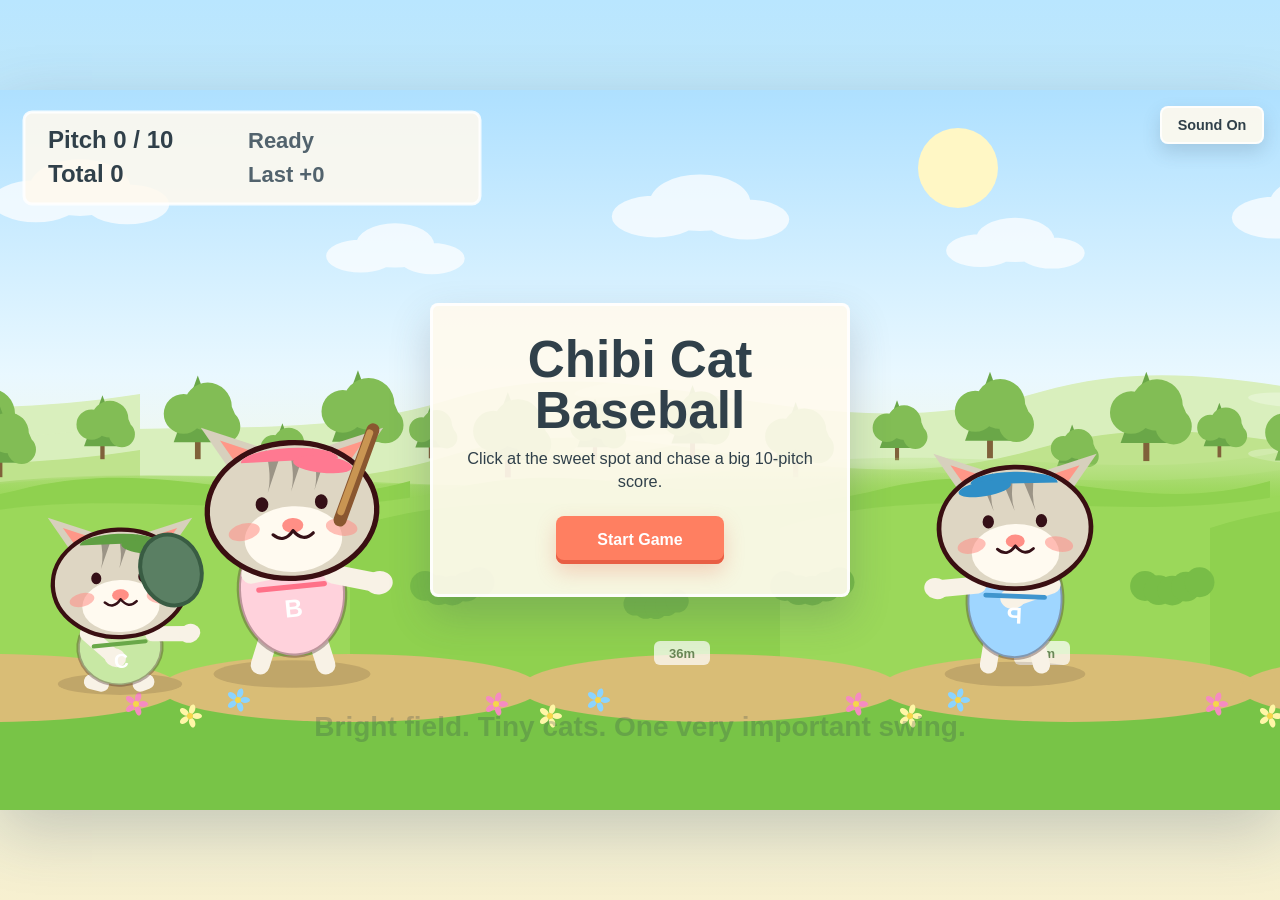
==== index.html @ 1b51eb55 "Code initiation" ====
<!doctype html>
<html lang="en">
  <head>
    <meta charset="utf-8" />
    <meta name="viewport" content="width=device-width, initial-scale=1" />
    <title>Chibi Cat Baseball</title>
    <link rel="stylesheet" href="styles.css" />
  </head>
  <body>
    <main class="game-shell" aria-label="Chibi Cat Baseball game">
      <canvas id="gameCanvas" width="1280" height="720"></canvas>
      <button id="muteButton" class="mute-button" type="button" aria-pressed="false">Sound On</button>
      <div id="overlay" class="overlay">
        <div class="panel">
          <h1 id="overlayTitle">Chibi Cat Baseball</h1>
          <p id="overlayText">Time your swing and send the ball bouncing across the field.</p>
          <button id="primaryButton" type="button">Start Game</button>
        </div>
      </div>
    </main>
    <script src="game.js"></script>
  </body>
</html>
---- styles.css ----
:root {
  color-scheme: light;
  --ink: #30404a;
  --sky: #a7dcff;
  --button: #ff7f61;
  --button-dark: #e85e44;
}

* {
  box-sizing: border-box;
}

html,
body {
  width: 100%;
  height: 100%;
  margin: 0;
  overflow: hidden;
  background: linear-gradient(#b9e6ff, #f7f0d0);
  color: var(--ink);
  font-family: "Trebuchet MS", "Segoe UI", Arial, sans-serif;
}

.game-shell {
  position: relative;
  width: 100vw;
  height: 100vh;
  display: grid;
  place-items: center;
}

#gameCanvas {
  display: block;
  width: min(100vw, 177.78vh);
  height: min(56.25vw, 100vh);
  max-width: 100vw;
  max-height: 100vh;
  background: var(--sky);
  box-shadow: 0 20px 60px rgb(57 71 90 / 0.24);
  cursor: pointer;
}

.overlay {
  position: absolute;
  inset: 0;
  display: grid;
  place-items: center;
  pointer-events: none;
}

.overlay.hidden {
  display: none;
}

.panel {
  width: min(420px, calc(100vw - 32px));
  padding: 28px 30px 30px;
  border: 3px solid rgb(255 255 255 / 0.85);
  border-radius: 8px;
  background: rgb(255 250 238 / 0.92);
  box-shadow: 0 18px 40px rgb(61 79 97 / 0.24);
  text-align: center;
  pointer-events: auto;
}

h1 {
  margin: 0 0 10px;
  font-size: clamp(2rem, 6vw, 3.2rem);
  line-height: 1;
  letter-spacing: 0;
}

p {
  margin: 0 0 22px;
  font-size: 1.02rem;
  line-height: 1.45;
}

button {
  min-width: 168px;
  min-height: 48px;
  border: 0;
  border-radius: 8px;
  background: var(--button);
  color: white;
  font: 700 1rem/1 "Trebuchet MS", "Segoe UI", Arial, sans-serif;
  letter-spacing: 0;
  box-shadow: inset 0 -4px 0 var(--button-dark), 0 8px 20px rgb(232 94 68 / 0.25);
  cursor: pointer;
}

button:hover {
  transform: translateY(-1px);
}

button:active {
  transform: translateY(2px);
  box-shadow: inset 0 -2px 0 var(--button-dark), 0 4px 12px rgb(232 94 68 / 0.18);
}

.mute-button {
  position: absolute;
  top: max(16px, calc((100vh - min(56.25vw, 100vh)) / 2 + 16px));
  right: max(16px, calc((100vw - min(100vw, 177.78vh)) / 2 + 16px));
  z-index: 3;
  min-width: 104px;
  min-height: 38px;
  padding: 0 14px;
  border: 2px solid rgb(255 255 255 / 0.82);
  border-radius: 8px;
  background: rgb(255 250 238 / 0.9);
  color: var(--ink);
  font-size: 0.9rem;
  box-shadow: 0 8px 18px rgb(61 79 97 / 0.18);
}

.mute-button.is-muted {
  background: rgb(116 126 135 / 0.9);
  color: white;
}
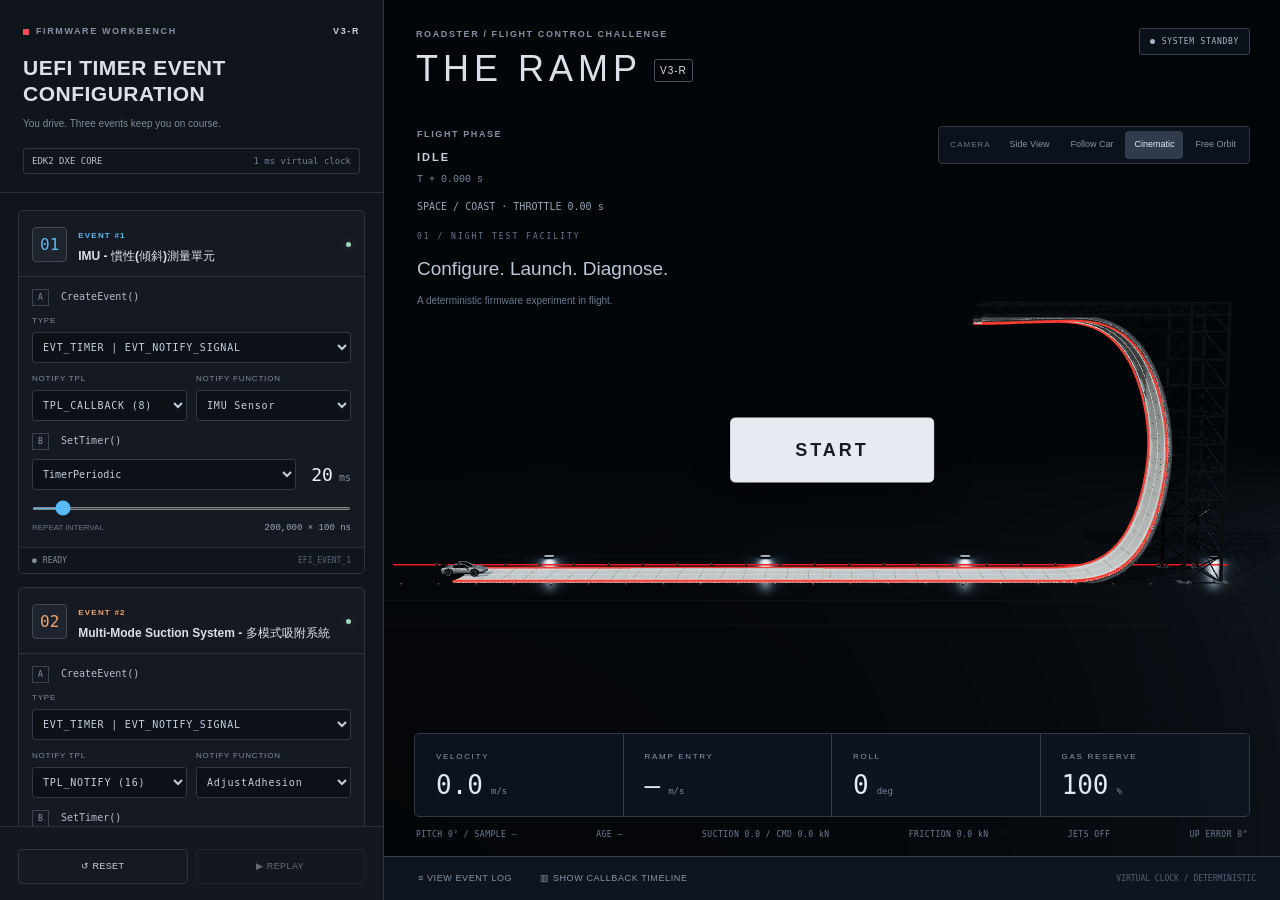
==== commit b97f08c8: "Add the Roadster Game" ====
--- a/index.html
+++ b/index.html
@@ -1,23 +1,5 @@
-<!doctype html>
-<html lang="en">
-  <head>
-    <meta charset="utf-8" />
-    <meta name="viewport" content="width=device-width, initial-scale=1" />
-    <title>Chibi Cat Baseball</title>
-    <link rel="stylesheet" href="styles.css" />
-  </head>
-  <body>
-    <main class="game-shell" aria-label="Chibi Cat Baseball game">
-      <canvas id="gameCanvas" width="1280" height="720"></canvas>
-      <button id="muteButton" class="mute-button" type="button" aria-pressed="false">Sound On</button>
-      <div id="overlay" class="overlay">
-        <div class="panel">
-          <h1 id="overlayTitle">Chibi Cat Baseball</h1>
-          <p id="overlayText">Time your swing and send the ball bouncing across the field.</p>
-          <button id="primaryButton" type="button">Start Game</button>
-        </div>
-      </div>
-    </main>
-    <script src="game.js"></script>
-  </body>
-</html>
+<!doctype html><html lang="en"><head><meta charset="UTF-8"/><meta name="viewport" content="width=device-width, initial-scale=1.0"/><meta name="theme-color" content="#0a0d12"/><title>Roadster / Reference Reconstruction V3-R</title>  <script type="module" crossorigin src="./assets/index-C4T1fNyh.js"></script>
+  <link rel="stylesheet" crossorigin href="./assets/index-CCuQ8vcL.css">
+</head><body><div id="root"></div></body></html>
+
+
--- a/assets/index-CCuQ8vcL.css
+++ b/assets/index-CCuQ8vcL.css
@@ -0,0 +1,2 @@
+/*! tailwindcss v4.3.3 | MIT License | https://tailwindcss.com */
+@layer properties{@supports (((-webkit-hyphens:none)) and (not (margin-trim:inline))) or ((-moz-orient:inline) and (not (color:rgb(from red r g b)))){*,:before,:after,::backdrop{--tw-shadow:0 0 #0000;--tw-shadow-color:initial;--tw-shadow-alpha:100%;--tw-inset-shadow:0 0 #0000;--tw-inset-shadow-color:initial;--tw-inset-shadow-alpha:100%;--tw-ring-color:initial;--tw-ring-shadow:0 0 #0000;--tw-inset-ring-color:initial;--tw-inset-ring-shadow:0 0 #0000;--tw-ring-inset:initial;--tw-ring-offset-width:0px;--tw-ring-offset-color:#fff;--tw-ring-offset-shadow:0 0 #0000;--tw-blur:initial;--tw-brightness:initial;--tw-contrast:initial;--tw-grayscale:initial;--tw-hue-rotate:initial;--tw-invert:initial;--tw-opacity:initial;--tw-saturate:initial;--tw-sepia:initial;--tw-drop-shadow:initial;--tw-drop-shadow-color:initial;--tw-drop-shadow-alpha:100%;--tw-drop-shadow-size:initial}}}@layer theme{:root,:host{--font-sans:-apple-system, BlinkMacSystemFont, "Segoe UI", Roboto, "Helvetica Neue", "Noto Sans", Arial, sans-serif, "Apple Color Emoji", "Segoe UI Emoji", "Segoe UI Symbol", "Noto Color Emoji";--font-mono:ui-monospace, SFMono-Regular, Menlo, Monaco, Consolas, "Liberation Mono", "Courier New", monospace;--default-font-family:var(--font-sans);--default-mono-font-family:var(--font-mono)}}@layer base{*,:after,:before,::backdrop{box-sizing:border-box;border:0 solid;margin:0;padding:0}::file-selector-button{box-sizing:border-box;border:0 solid;margin:0;padding:0}html,:host{-webkit-text-size-adjust:100%;tab-size:4;line-height:1.5;font-family:var(--default-font-family,-apple-system, BlinkMacSystemFont, "Segoe UI", Roboto, "Helvetica Neue", "Noto Sans", Arial, sans-serif, "Apple Color Emoji", "Segoe UI Emoji", "Segoe UI Symbol", "Noto Color Emoji");font-feature-settings:var(--default-font-feature-settings,normal);font-variation-settings:var(--default-font-variation-settings,normal);-webkit-tap-highlight-color:transparent}hr{height:0;color:inherit;border-top-width:1px}abbr:where([title]){-webkit-text-decoration:underline dotted;text-decoration:underline dotted}h1,h2,h3,h4,h5,h6{font-size:inherit;font-weight:inherit}a{color:inherit;-webkit-text-decoration:inherit;-webkit-text-decoration:inherit;-webkit-text-decoration:inherit;-webkit-text-decoration:inherit;text-decoration:inherit}b,strong{font-weight:bolder}code,kbd,samp,pre{font-family:var(--default-mono-font-family,ui-monospace, SFMono-Regular, Menlo, Monaco, Consolas, "Liberation Mono", "Courier New", monospace);font-feature-settings:var(--default-mono-font-feature-settings,normal);font-variation-settings:var(--default-mono-font-variation-settings,normal);font-size:1em}small{font-size:80%}sub,sup{vertical-align:baseline;font-size:75%;line-height:0;position:relative}sub{bottom:-.25em}sup{top:-.5em}table{text-indent:0;border-color:inherit;border-collapse:collapse}:-moz-focusring:where(:not(iframe)){outline:auto}progress{vertical-align:baseline}summary{display:list-item}ol,ul,menu{list-style:none}img,svg,video,canvas,audio,iframe,embed,object{vertical-align:middle;display:block}img,video{max-width:100%;height:auto}button,input,select,optgroup,textarea{font:inherit;font-feature-settings:inherit;font-variation-settings:inherit;letter-spacing:inherit;color:inherit;opacity:1;background-color:#0000;border-radius:0}::file-selector-button{font:inherit;font-feature-settings:inherit;font-variation-settings:inherit;letter-spacing:inherit;color:inherit;opacity:1;background-color:#0000;border-radius:0}:where(select:is([multiple],[size])) optgroup{font-weight:bolder}:where(select:is([multiple],[size])) optgroup option{padding-inline-start:20px}::file-selector-button{margin-inline-end:4px}::placeholder{opacity:1}@supports (not ((-webkit-appearance:-apple-pay-button))) or (contain-intrinsic-size:1px){::placeholder{color:currentColor}@supports (color:color-mix(in lab, red, red)){::placeholder{color:color-mix(in oklab, currentcolor 50%, transparent)}}}textarea{resize:vertical}::-webkit-search-decoration{-webkit-appearance:none}::-webkit-date-and-time-value{min-height:1lh;text-align:inherit}::-webkit-datetime-edit{display:inline-flex}::-webkit-datetime-edit-fields-wrapper{padding:0}::-webkit-datetime-edit{padding-block:0}::-webkit-datetime-edit-year-field{padding-block:0}::-webkit-datetime-edit-month-field{padding-block:0}::-webkit-datetime-edit-day-field{padding-block:0}::-webkit-datetime-edit-hour-field{padding-block:0}::-webkit-datetime-edit-minute-field{padding-block:0}::-webkit-datetime-edit-second-field{padding-block:0}::-webkit-datetime-edit-millisecond-field{padding-block:0}::-webkit-datetime-edit-meridiem-field{padding-block:0}::-webkit-calendar-picker-indicator{line-height:1}:-moz-ui-invalid{box-shadow:none}button,input:where([type=button],[type=reset],[type=submit]){appearance:button}::file-selector-button{appearance:button}::-webkit-inner-spin-button{height:auto}::-webkit-outer-spin-button{height:auto}[hidden]:where(:not([hidden=until-found])){display:none!important}}@layer components;@layer utilities{.visible{visibility:visible}.absolute{position:absolute}.fixed{position:fixed}.relative{position:relative}.static{position:static}.ring{--tw-ring-shadow:var(--tw-ring-inset,) 0 0 0 calc(1px + var(--tw-ring-offset-width)) var(--tw-ring-color,currentcolor);box-shadow:var(--tw-inset-shadow), var(--tw-inset-ring-shadow), var(--tw-ring-offset-shadow), var(--tw-ring-shadow), var(--tw-shadow)}.blur{--tw-blur:blur(8px);filter:var(--tw-blur,) var(--tw-brightness,) var(--tw-contrast,) var(--tw-grayscale,) var(--tw-hue-rotate,) var(--tw-invert,) var(--tw-saturate,) var(--tw-sepia,) var(--tw-drop-shadow,)}.filter{filter:var(--tw-blur,) var(--tw-brightness,) var(--tw-contrast,) var(--tw-grayscale,) var(--tw-hue-rotate,) var(--tw-invert,) var(--tw-saturate,) var(--tw-sepia,) var(--tw-drop-shadow,)}}:root{color:#dce1e9;font-synthesis:none;background:#090c11;font-family:Inter,Segoe UI,Arial,sans-serif;font-size:13px}*{box-sizing:border-box}body{margin:0}button,select,input{font:inherit}button,select{outline:none}button{cursor:pointer}button:disabled,input:disabled,select:disabled{cursor:not-allowed;opacity:.45}button:focus-visible,select:focus-visible,input:focus-visible{outline-offset:3px;outline:2px solid #9ec8f2}button{color:#c9d0db;background:#151a22;border:1px solid #303640;border-radius:4px;transition:background .15s}button:hover:not(:disabled){color:#fff;background:#252e3b}.app{grid-template-columns:30% 70%;height:100dvh;display:grid;overflow:hidden}.control-panel{z-index:2;background:#10141b;border-right:1px solid #30343e;flex-direction:column;min-width:0;display:flex}.control-heading{border-bottom:1px solid #2a3039;padding:25px 23px 18px}.eyebrow{letter-spacing:1.6px;color:#8491a4;font-size:9px;font-weight:650}.control-heading>.eyebrow{align-items:center;gap:7px;display:flex}.control-heading>.eyebrow>span:last-child{color:#c6cfdd;margin-left:auto}.tiny-square{background:#f65058;width:6px;height:6px}.control-heading h1{letter-spacing:.5px;margin:16px 0 9px;font-size:21px;font-weight:650;line-height:1.25}.control-heading p{color:#7e8a9b;margin:0 0 17px;font-size:10px}.profile-tag{color:#b8c3d2;border:1px solid #303744;border-radius:3px;justify-content:space-between;padding:7px 8px;font:9px Consolas,monospace;display:flex}.profile-tag span{color:#718096}.cards{scrollbar-width:thin;scrollbar-color:#37404e transparent;flex:1;padding:17px 18px;overflow-y:auto}.event-card{background:#151a22;border:1px solid #2c333e;border-radius:5px;margin-bottom:13px;overflow:hidden}.event-card header{border-bottom:1px solid #2c333e;align-items:center;gap:11px;padding:13px 13px 11px;display:flex}.event-id{color:var(--event-color);background:#1e242d;border:1px solid #424851;border-radius:4px;padding:7px;font:16px Consolas,monospace}.event-card .eyebrow{color:var(--event-color);letter-spacing:1.2px;font-size:8px}.event-card h3{margin:3px 0 0;font-size:12px;font-weight:550}.status-dot{border-radius:50%;width:5px;height:5px;margin-left:auto}.ready{background:#9bd9b9;box-shadow:0 0 8px #9bd9b944}.bad{background:#ff6067}.warn{background:#e6b57e}.event-card fieldset{border:0;min-width:0;margin:12px 13px 0;padding:0}.event-card legend{color:#b3bdcb;margin-bottom:9px;font:10px Consolas,monospace}.event-card legend span{color:#8694a6;border:1px solid #3a4350;justify-content:center;align-items:center;width:17px;height:17px;margin-right:6px;font-size:8px;display:inline-flex}.event-card label{letter-spacing:.8px;color:#7f8ca0;min-width:0;font-size:8px;display:block}select{color:#c5cfdd;text-overflow:ellipsis;background:#0c1118;border:1px solid #303844;border-radius:3px;width:100%;min-width:0;padding:8px 6px;font:10px Consolas,monospace;display:block}label select{margin-top:5px}.field-pair{grid-template-columns:1fr 1fr;gap:9px;margin-top:10px;display:grid}.timer-row{align-items:center;gap:15px;display:flex}.timer-row select{flex:1}.timer-row strong{color:#eff3fa;white-space:nowrap;font:18px Consolas,monospace}.timer-row small{color:#7e8ba0;font-size:10px}input[type=range]{width:100%;height:3px;accent-color:var(--event-color);margin:17px 0 12px;display:block}.range-caption{color:#67768b;justify-content:space-between;gap:3px;margin-bottom:12px;font-size:8px;display:flex}.range-caption code{color:#9aa9bd;font-size:9px}.event-card footer{color:#82928e;background:#11161d;border-top:1px solid #252c37;gap:6px;padding:8px 13px;font:8px Consolas,monospace;display:flex}.event-handle{color:#556476;margin-left:auto}.model-note{color:#6d7d92;padding:7px 2px;font-size:10px;line-height:1.7}.model-note b{letter-spacing:1.5px;color:#93a0b2;font-size:8px}.model-note p{margin:5px 0}.control-actions{background:#121720;border-top:1px solid #2b323d;padding:14px 18px 16px}.start-button{color:#171b23;letter-spacing:.6px;background:#e7eaf0;border:0;justify-content:space-between;align-items:center;width:100%;padding:13px 12px;font-size:11px;font-weight:750;display:flex}.start-button:hover:not(:disabled){color:#111;background:#fff}.start-button span{letter-spacing:1px;color:#788291;font-size:8px}.button-row{gap:8px;margin-top:8px;display:flex}.button-row button{letter-spacing:.4px;flex:1;padding:10px 6px;font-size:9px}.failure-row{gap:8px;margin-top:8px;display:flex}.failure-row select{flex:1;font-size:9px}.failure-row button{padding:6px 9px;font-size:8px}.viewport{background:#0a0e17;min-width:0;position:relative;overflow:hidden}.viewport-start{z-index:3;color:#171b23;letter-spacing:3px;background:#e7eaf0;border:1px solid #e7eaf0;border-radius:5px;padding:18px 64px;font-size:18px;font-weight:750;position:absolute;top:50%;left:50%;transform:translate(-50%,-50%);box-shadow:0 8px 30px #0008}.viewport-start:hover{background:#fff;border-color:#fff}.viewport-start:focus-visible{outline-offset:5px;outline:2px solid #59baf3}.scene{position:absolute;inset:0}.viewport-heading{pointer-events:none;justify-content:space-between;display:flex;position:absolute;top:28px;left:32px;right:30px}.viewport-heading h2{letter-spacing:5px;margin:9px 0;font-size:36px;font-weight:300;line-height:1}.viewport-heading h2 span{vertical-align:middle;letter-spacing:1px;border:1px solid #465163;border-radius:3px;margin-left:12px;padding:5px;font-size:10px}.live-badge{letter-spacing:.7px;color:#a9b7c8;background:#101722a8;border:1px solid #354050;border-radius:3px;align-self:flex-start;padding:8px 10px;font:8px Consolas,monospace}.live-badge i{background:#a1b6c7;border-radius:50%;width:5px;height:5px;margin-right:7px;display:inline-block}.live-badge .pulse{background:#8fdbb1;box-shadow:0 0 8px #9beab7}.phase-label{pointer-events:none;flex-direction:column;gap:7px;display:flex;position:absolute;top:128px;left:33px}.phase-label strong{letter-spacing:2px;color:#c6d0df;font-size:11px;font-weight:550}.phase-label code{color:#77879f;font-size:10px}.camera-control{background:#101722bf;border:1px solid #2e3744;border-radius:4px;align-items:center;gap:3px;padding:4px;display:flex;position:absolute;top:126px;right:30px}.camera-control>span{letter-spacing:1px;color:#687990;padding:0 7px;font-size:8px}.camera-control button{color:#8494aa;background:0 0;border:0;padding:7px 9px;font-size:9px}.camera-control button.selected{color:#e6edf6;background:#303b4c}.scene-caption{pointer-events:none;position:absolute;bottom:210px;left:33px}.scene-caption>span{letter-spacing:2px;color:#677891;font:8px Consolas,monospace}.scene-caption p{color:#bcc8d8;margin:10px 0 7px;font-size:19px;font-weight:350}.scene-caption small{color:#65788f;font-size:10px}.telemetry{-webkit-backdrop-filter:blur(10px);backdrop-filter:blur(10px);pointer-events:none;background:#101722dc;border:1px solid #303a49;border-radius:5px;grid-template-columns:repeat(4,1fr);display:grid;position:absolute;bottom:83px;left:30px;right:30px}.telemetry>div{border-right:1px solid #303a49;padding:17px 21px 16px;position:relative;overflow:hidden}.telemetry>div:last-child{border:0}.telemetry span{letter-spacing:1.7px;color:#8899b0;margin-bottom:7px;font-size:8px;display:block}.telemetry strong{color:#e2e9f4;font:26px Consolas,monospace}.telemetry small{color:#7387a1;margin-left:8px;font:9px Consolas,monospace}.telemetry i{background:#7799b3;height:2px;position:absolute;bottom:0;left:0}.system-strip{color:#6c7e97;letter-spacing:.5px;pointer-events:none;justify-content:space-between;font:8px Consolas,monospace;display:flex;position:absolute;bottom:61px;left:32px;right:32px}.system-strip i{background:#58677a;border-radius:50%;width:4px;height:4px;margin-right:5px;display:inline-block}.system-strip i.on{background:#91d3b3}.diagnostic-drawer{z-index:5;-webkit-backdrop-filter:blur(15px);backdrop-filter:blur(15px);background:#101620f5;border-top:1px solid #354154;position:absolute;bottom:0;left:0;right:0}.diagnostic-tabs{align-items:center;gap:8px;height:43px;padding:0 24px;display:flex}.diagnostic-tabs button{letter-spacing:.6px;color:#8395af;background:0 0;border:0;padding:10px;font-size:9px}.diagnostic-tabs button.active{color:#eff5ff}.diagnostic-tabs>span{color:#506077;margin-left:auto;font:8px Consolas,monospace}.diagnostic-content,.timeline-content{border-top:1px solid #2e3848}.diagnostic-toolbar{color:#7689a4;justify-content:space-between;align-items:center;padding:10px 23px;font:9px Consolas,monospace;display:flex}.diagnostic-toolbar select{width:130px}.log-scroller{scrollbar-width:thin;scrollbar-color:#354359 transparent;height:260px;overflow:auto}.log-row{border-bottom:1px solid #222c3b;align-items:center;gap:12px;padding:0 23px;font:10px Consolas,monospace;display:flex}.log-row>code{color:#7e93af;white-space:nowrap}.log-event{color:#b8cde6;font-size:9px}.log-row b{color:#bbc7d8;font-weight:400;display:block}.log-row small{color:#667d9c;margin-top:4px;font-size:8px;display:block}.empty-state{color:#6e839f;padding:20px;font-size:11px}.timeline-content{height:310px;padding:15px 24px;overflow:auto}.timeline-content p{color:#8b9bb1;margin:0 0 10px;font-size:10px}.timeline-content svg{width:100%;max-height:210px}.timeline-content text{fill:#8398b3;font:10px Consolas,monospace}.milestones{color:#91a3bb;flex-wrap:wrap;gap:9px;font:8px Consolas,monospace;display:flex}.milestones span{border:1px solid #344154;border-radius:3px;padding:5px}.result-panel{z-index:4;background:#111a27f5;border:1px solid #607086;border-radius:6px;width:76%;padding:25px;position:absolute;top:34%;left:12%;box-shadow:0 20px 70px #0009}.result-panel.success{border-top:2px solid #9fd3b5}.result-panel.failure{border-top:2px solid #f17a78}.result-panel h2{letter-spacing:-.6px;margin:12px 0;font-size:26px;font-weight:450}.result-panel p{color:#a4b3c7;font:11px/1.8 Consolas,monospace}.error-text{color:#fa858b!important}.webgl-error{color:#f2b7c2;z-index:6;background:#221b26;padding:20px;font-size:12px;position:absolute;top:40%;left:15%;right:15%}.accent{color:#bdd9ff}.muted{color:#6f7d91}@media (width>=1600px){.control-heading{padding:30px}.cards{padding:20px 25px}.event-card header{padding:16px}.event-card fieldset{margin:15px 16px 0}.event-card h3{font-size:14px}select{font-size:11px}.control-heading h1{font-size:25px}.control-heading p{font-size:12px}}@media (width<=1200px) and (width>=1024px){.control-heading{padding:20px 15px 15px}.control-heading h1{font-size:18px}.cards,.control-actions{padding:12px}.field-pair{grid-template-columns:1fr}.viewport-heading{left:23px;right:23px}.camera-control{top:192px;left:23px;right:auto}.telemetry>div{padding:14px 10px}.telemetry strong{font-size:22px}.diagnostic-tabs>span{display:none}}@media (width<=1023px){.app{flex-direction:column;height:auto;display:flex;overflow:visible}.control-panel{border-right:0;order:2}.viewport{order:1;height:75vh;min-height:570px}.control-heading{padding:24px}.cards{grid-template-columns:1fr 1fr;gap:14px;padding:20px;display:grid;overflow:visible}.event-card{margin:0}.model-note{grid-column:1/-1}.control-actions{position:sticky;bottom:0}.camera-control{top:175px;left:24px;right:auto}.phase-label{top:116px}.viewport-heading{left:24px}.telemetry{left:18px;right:18px}.telemetry>div{padding:13px 10px}.telemetry strong{font-size:23px}.diagnostic-tabs>span{display:none}.result-panel{width:88%;padding:18px;top:35%;left:6%}}@media (width<=550px){.cards{grid-template-columns:1fr}.viewport-heading h2{font-size:28px}.viewport-heading .eyebrow{font-size:7px}.live-badge{padding:6px;font-size:7px}.telemetry span{letter-spacing:.7px;font-size:6px}.telemetry strong{font-size:19px}.telemetry small{margin-left:4px;font-size:7px}.system-strip{font-size:6px;left:20px;right:20px}.camera-control button{padding:6px;font-size:8px}.camera-control>span{font-size:7px}.scene-caption{bottom:193px}.scene-caption p{font-size:15px}.result-panel h2{font-size:21px}.result-panel p{font-size:9px}.diagnostic-tabs{padding:0 10px}.diagnostic-tabs button{font-size:8px}.log-row{gap:6px;padding:0 10px}.log-row b{font-size:9px}.log-row small{font-size:7px}}.app{grid-template-rows:minmax(0,1fr)}.control-panel,.cards{min-height:0}@media (width>=1024px){.viewport{min-height:0}}.scene-caption{top:225px;bottom:auto}.throttle-label{color:#91a3b8;padding-top:7px;font:10px Consolas,monospace}.throttle-label.active{color:#8fdbb1}.system-strip{flex-wrap:wrap;gap:6px 14px}.replay-note{color:#8595a9;margin-top:7px;font-size:8px;display:block}.evidence-note{color:#9aadc2;line-height:1.7;font-size:12px!important}.log-row small{text-overflow:ellipsis;white-space:nowrap;display:block;overflow:hidden}.result-panel{max-height:46%;overflow-y:auto}.timeline-content button{padding:3px 7px;font-size:8px}.viewport:focus{outline:none}@media (width<=1023px){.result-panel{max-height:48%}.control-panel{overflow:visible}}.recovery-status{z-index:5;color:#ffe4bb;background:#17202bea;border:1px solid #d9a45c;max-width:80%;padding:12px 16px;font-size:12px;position:absolute;top:230px;left:32px}.driving-hint{z-index:3;color:#eef3fa;background:#101722cc;border:1px solid #728398;border-radius:7px;width:min(420px,100% - 36px);padding:22px 46px 22px 24px;position:absolute;top:calc(75% - 96px);left:50%;transform:translate(-50%,-50%);box-shadow:0 12px 36px #0005}.driving-hint h3{margin:0 0 10px;font-size:17px;font-weight:600}.driving-hint kbd{letter-spacing:1px;border:1px solid #8796a8;border-radius:4px;padding:3px 7px;font:600 13px Consolas,monospace}.driving-hint p{color:#c2cfde;margin:0;font-size:12px;line-height:1.65}.driving-hint-close{color:#dce6f3;background:0 0;border:0;width:30px;height:30px;padding:0;font-size:23px;line-height:1;position:absolute;top:7px;right:7px}.driving-hint-close:hover{color:#fff;background:#ffffff18}.driving-hint-close:focus-visible{outline-offset:2px;outline:2px solid #59baf3}@property --tw-shadow{syntax:"*";inherits:false;initial-value:0 0 #0000}@property --tw-shadow-color{syntax:"*";inherits:false}@property --tw-shadow-alpha{syntax:"<percentage>";inherits:false;initial-value:100%}@property --tw-inset-shadow{syntax:"*";inherits:false;initial-value:0 0 #0000}@property --tw-inset-shadow-color{syntax:"*";inherits:false}@property --tw-inset-shadow-alpha{syntax:"<percentage>";inherits:false;initial-value:100%}@property --tw-ring-color{syntax:"*";inherits:false}@property --tw-ring-shadow{syntax:"*";inherits:false;initial-value:0 0 #0000}@property --tw-inset-ring-color{syntax:"*";inherits:false}@property --tw-inset-ring-shadow{syntax:"*";inherits:false;initial-value:0 0 #0000}@property --tw-ring-inset{syntax:"*";inherits:false}@property --tw-ring-offset-width{syntax:"<length>";inherits:false;initial-value:0}@property --tw-ring-offset-color{syntax:"*";inherits:false;initial-value:#fff}@property --tw-ring-offset-shadow{syntax:"*";inherits:false;initial-value:0 0 #0000}@property --tw-blur{syntax:"*";inherits:false}@property --tw-brightness{syntax:"*";inherits:false}@property --tw-contrast{syntax:"*";inherits:false}@property --tw-grayscale{syntax:"*";inherits:false}@property --tw-hue-rotate{syntax:"*";inherits:false}@property --tw-invert{syntax:"*";inherits:false}@property --tw-opacity{syntax:"*";inherits:false}@property --tw-saturate{syntax:"*";inherits:false}@property --tw-sepia{syntax:"*";inherits:false}@property --tw-drop-shadow{syntax:"*";inherits:false}@property --tw-drop-shadow-color{syntax:"*";inherits:false}@property --tw-drop-shadow-alpha{syntax:"<percentage>";inherits:false;initial-value:100%}@property --tw-drop-shadow-size{syntax:"*";inherits:false}
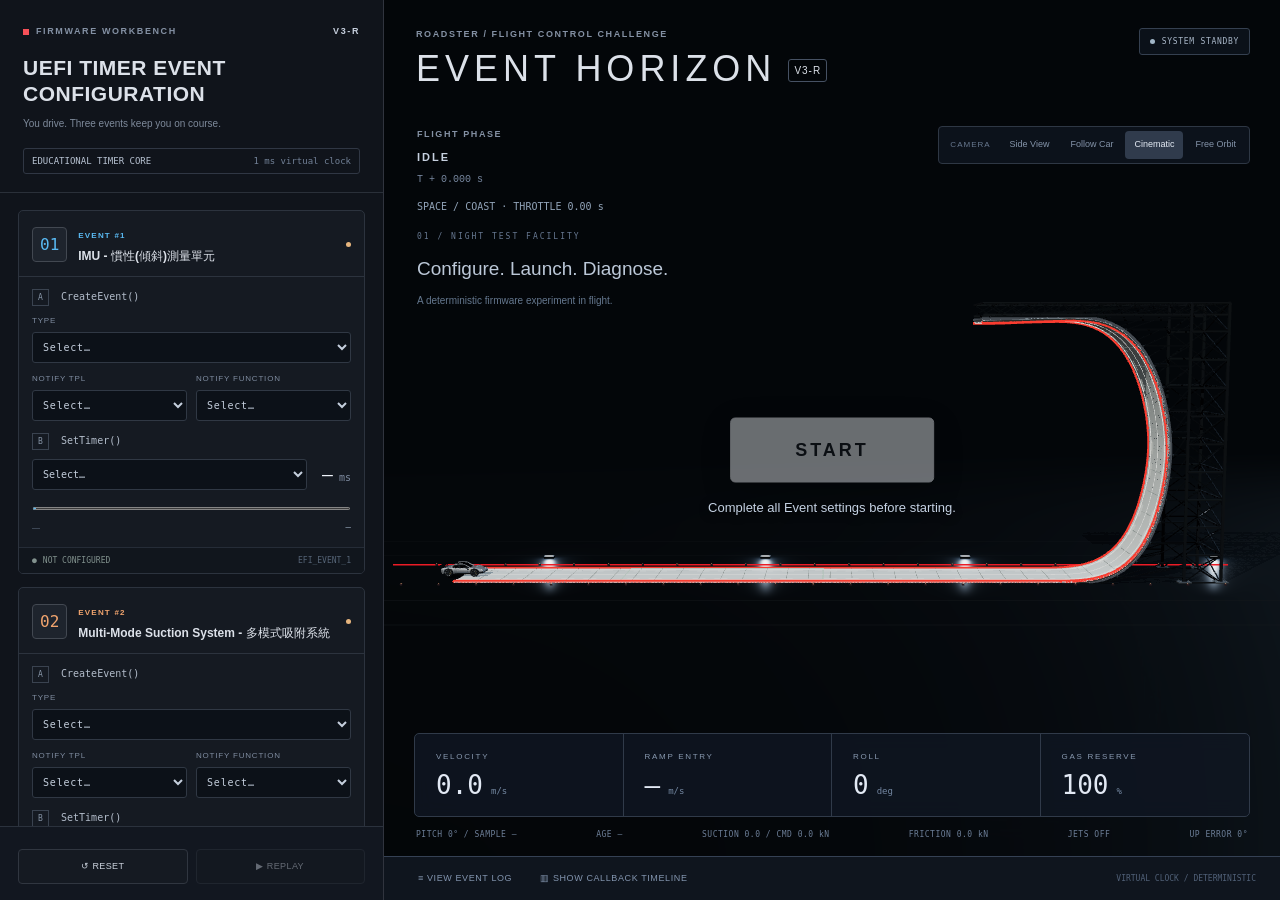
==== commit 757a81e1: "Roadster game update" ====
--- a/index.html
+++ b/index.html
@@ -1,5 +1,5 @@
-<!doctype html><html lang="en"><head><meta charset="UTF-8"/><meta name="viewport" content="width=device-width, initial-scale=1.0"/><meta name="theme-color" content="#0a0d12"/><title>Roadster / Reference Reconstruction V3-R</title>  <script type="module" crossorigin src="./assets/index-C4T1fNyh.js"></script>
-  <link rel="stylesheet" crossorigin href="./assets/index-CCuQ8vcL.css">
+<!doctype html><html lang="en"><head><meta charset="UTF-8"/><meta name="viewport" content="width=device-width, initial-scale=1.0"/><meta name="theme-color" content="#0a0d12"/><title>Event Horizon | Roadster Flight Control</title>  <script type="module" crossorigin src="./assets/index-C_lA8-eL.js"></script>
+  <link rel="stylesheet" crossorigin href="./assets/index-B0wGVWhm.css">
 </head><body><div id="root"></div></body></html>
 
 
--- a/assets/index-B0wGVWhm.css
+++ b/assets/index-B0wGVWhm.css
@@ -0,0 +1,2 @@
+/*! tailwindcss v4.3.3 | MIT License | https://tailwindcss.com */
+@layer properties{@supports (((-webkit-hyphens:none)) and (not (margin-trim:inline))) or ((-moz-orient:inline) and (not (color:rgb(from red r g b)))){*,:before,:after,::backdrop{--tw-shadow:0 0 #0000;--tw-shadow-color:initial;--tw-shadow-alpha:100%;--tw-inset-shadow:0 0 #0000;--tw-inset-shadow-color:initial;--tw-inset-shadow-alpha:100%;--tw-ring-color:initial;--tw-ring-shadow:0 0 #0000;--tw-inset-ring-color:initial;--tw-inset-ring-shadow:0 0 #0000;--tw-ring-inset:initial;--tw-ring-offset-width:0px;--tw-ring-offset-color:#fff;--tw-ring-offset-shadow:0 0 #0000;--tw-blur:initial;--tw-brightness:initial;--tw-contrast:initial;--tw-grayscale:initial;--tw-hue-rotate:initial;--tw-invert:initial;--tw-opacity:initial;--tw-saturate:initial;--tw-sepia:initial;--tw-drop-shadow:initial;--tw-drop-shadow-color:initial;--tw-drop-shadow-alpha:100%;--tw-drop-shadow-size:initial}}}@layer theme{:root,:host{--font-sans:-apple-system, BlinkMacSystemFont, "Segoe UI", Roboto, "Helvetica Neue", "Noto Sans", Arial, sans-serif, "Apple Color Emoji", "Segoe UI Emoji", "Segoe UI Symbol", "Noto Color Emoji";--font-mono:ui-monospace, SFMono-Regular, Menlo, Monaco, Consolas, "Liberation Mono", "Courier New", monospace;--default-font-family:var(--font-sans);--default-mono-font-family:var(--font-mono)}}@layer base{*,:after,:before,::backdrop{box-sizing:border-box;border:0 solid;margin:0;padding:0}::file-selector-button{box-sizing:border-box;border:0 solid;margin:0;padding:0}html,:host{-webkit-text-size-adjust:100%;tab-size:4;line-height:1.5;font-family:var(--default-font-family,-apple-system, BlinkMacSystemFont, "Segoe UI", Roboto, "Helvetica Neue", "Noto Sans", Arial, sans-serif, "Apple Color Emoji", "Segoe UI Emoji", "Segoe UI Symbol", "Noto Color Emoji");font-feature-settings:var(--default-font-feature-settings,normal);font-variation-settings:var(--default-font-variation-settings,normal);-webkit-tap-highlight-color:transparent}hr{height:0;color:inherit;border-top-width:1px}abbr:where([title]){-webkit-text-decoration:underline dotted;text-decoration:underline dotted}h1,h2,h3,h4,h5,h6{font-size:inherit;font-weight:inherit}a{color:inherit;-webkit-text-decoration:inherit;-webkit-text-decoration:inherit;-webkit-text-decoration:inherit;-webkit-text-decoration:inherit;text-decoration:inherit}b,strong{font-weight:bolder}code,kbd,samp,pre{font-family:var(--default-mono-font-family,ui-monospace, SFMono-Regular, Menlo, Monaco, Consolas, "Liberation Mono", "Courier New", monospace);font-feature-settings:var(--default-mono-font-feature-settings,normal);font-variation-settings:var(--default-mono-font-variation-settings,normal);font-size:1em}small{font-size:80%}sub,sup{vertical-align:baseline;font-size:75%;line-height:0;position:relative}sub{bottom:-.25em}sup{top:-.5em}table{text-indent:0;border-color:inherit;border-collapse:collapse}:-moz-focusring:where(:not(iframe)){outline:auto}progress{vertical-align:baseline}summary{display:list-item}ol,ul,menu{list-style:none}img,svg,video,canvas,audio,iframe,embed,object{vertical-align:middle;display:block}img,video{max-width:100%;height:auto}button,input,select,optgroup,textarea{font:inherit;font-feature-settings:inherit;font-variation-settings:inherit;letter-spacing:inherit;color:inherit;opacity:1;background-color:#0000;border-radius:0}::file-selector-button{font:inherit;font-feature-settings:inherit;font-variation-settings:inherit;letter-spacing:inherit;color:inherit;opacity:1;background-color:#0000;border-radius:0}:where(select:is([multiple],[size])) optgroup{font-weight:bolder}:where(select:is([multiple],[size])) optgroup option{padding-inline-start:20px}::file-selector-button{margin-inline-end:4px}::placeholder{opacity:1}@supports (not ((-webkit-appearance:-apple-pay-button))) or (contain-intrinsic-size:1px){::placeholder{color:currentColor}@supports (color:color-mix(in lab, red, red)){::placeholder{color:color-mix(in oklab, currentcolor 50%, transparent)}}}textarea{resize:vertical}::-webkit-search-decoration{-webkit-appearance:none}::-webkit-date-and-time-value{min-height:1lh;text-align:inherit}::-webkit-datetime-edit{display:inline-flex}::-webkit-datetime-edit-fields-wrapper{padding:0}::-webkit-datetime-edit{padding-block:0}::-webkit-datetime-edit-year-field{padding-block:0}::-webkit-datetime-edit-month-field{padding-block:0}::-webkit-datetime-edit-day-field{padding-block:0}::-webkit-datetime-edit-hour-field{padding-block:0}::-webkit-datetime-edit-minute-field{padding-block:0}::-webkit-datetime-edit-second-field{padding-block:0}::-webkit-datetime-edit-millisecond-field{padding-block:0}::-webkit-datetime-edit-meridiem-field{padding-block:0}::-webkit-calendar-picker-indicator{line-height:1}:-moz-ui-invalid{box-shadow:none}button,input:where([type=button],[type=reset],[type=submit]){appearance:button}::file-selector-button{appearance:button}::-webkit-inner-spin-button{height:auto}::-webkit-outer-spin-button{height:auto}[hidden]:where(:not([hidden=until-found])){display:none!important}}@layer components;@layer utilities{.visible{visibility:visible}.absolute{position:absolute}.fixed{position:fixed}.relative{position:relative}.static{position:static}.grid{display:grid}.hidden{display:none}.ring{--tw-ring-shadow:var(--tw-ring-inset,) 0 0 0 calc(1px + var(--tw-ring-offset-width)) var(--tw-ring-color,currentcolor);box-shadow:var(--tw-inset-shadow), var(--tw-inset-ring-shadow), var(--tw-ring-offset-shadow), var(--tw-ring-shadow), var(--tw-shadow)}.blur{--tw-blur:blur(8px);filter:var(--tw-blur,) var(--tw-brightness,) var(--tw-contrast,) var(--tw-grayscale,) var(--tw-hue-rotate,) var(--tw-invert,) var(--tw-saturate,) var(--tw-sepia,) var(--tw-drop-shadow,)}.filter{filter:var(--tw-blur,) var(--tw-brightness,) var(--tw-contrast,) var(--tw-grayscale,) var(--tw-hue-rotate,) var(--tw-invert,) var(--tw-saturate,) var(--tw-sepia,) var(--tw-drop-shadow,)}}:root{color:#dce1e9;font-synthesis:none;background:#090c11;font-family:Inter,Segoe UI,Arial,sans-serif;font-size:13px}*{box-sizing:border-box}body{margin:0}button,select,input{font:inherit}button,select{outline:none}button{cursor:pointer}button:disabled,input:disabled,select:disabled{cursor:not-allowed;opacity:.45}button:focus-visible,select:focus-visible,input:focus-visible{outline-offset:3px;outline:2px solid #9ec8f2}button{color:#c9d0db;background:#151a22;border:1px solid #303640;border-radius:4px;transition:background .15s}button:hover:not(:disabled){color:#fff;background:#252e3b}.app{grid-template-columns:30% 70%;height:100dvh;display:grid;overflow:hidden}.control-panel{z-index:2;background:#10141b;border-right:1px solid #30343e;flex-direction:column;min-width:0;display:flex}.control-heading{border-bottom:1px solid #2a3039;padding:25px 23px 18px}.eyebrow{letter-spacing:1.6px;color:#8491a4;font-size:9px;font-weight:650}.control-heading>.eyebrow{align-items:center;gap:7px;display:flex}.control-heading>.eyebrow>span:last-child{color:#c6cfdd;margin-left:auto}.tiny-square{background:#f65058;width:6px;height:6px}.control-heading h1{letter-spacing:.5px;margin:16px 0 9px;font-size:21px;font-weight:650;line-height:1.25}.control-heading p{color:#7e8a9b;margin:0 0 17px;font-size:10px}.profile-tag{color:#b8c3d2;border:1px solid #303744;border-radius:3px;justify-content:space-between;padding:7px 8px;font:9px Consolas,monospace;display:flex}.profile-tag span{color:#718096}.cards{scrollbar-width:thin;scrollbar-color:#37404e transparent;flex:1;padding:17px 18px;overflow-y:auto}.event-card{background:#151a22;border:1px solid #2c333e;border-radius:5px;margin-bottom:13px;overflow:hidden}.event-card header{border-bottom:1px solid #2c333e;align-items:center;gap:11px;padding:13px 13px 11px;display:flex}.event-id{color:var(--event-color);background:#1e242d;border:1px solid #424851;border-radius:4px;padding:7px;font:16px Consolas,monospace}.event-card .eyebrow{color:var(--event-color);letter-spacing:1.2px;font-size:8px}.event-card h3{margin:3px 0 0;font-size:12px;font-weight:550}.status-dot{border-radius:50%;width:5px;height:5px;margin-left:auto}.ready{background:#9bd9b9;box-shadow:0 0 8px #9bd9b944}.bad{background:#ff6067}.warn{background:#e6b57e}.event-card fieldset{border:0;min-width:0;margin:12px 13px 0;padding:0}.event-card legend{color:#b3bdcb;margin-bottom:9px;font:10px Consolas,monospace}.event-card legend span{color:#8694a6;border:1px solid #3a4350;justify-content:center;align-items:center;width:17px;height:17px;margin-right:6px;font-size:8px;display:inline-flex}.event-card label{letter-spacing:.8px;color:#7f8ca0;min-width:0;font-size:8px;display:block}select{color:#c5cfdd;text-overflow:ellipsis;background:#0c1118;border:1px solid #303844;border-radius:3px;width:100%;min-width:0;padding:8px 6px;font:10px Consolas,monospace;display:block}label select{margin-top:5px}.field-pair{grid-template-columns:1fr 1fr;gap:9px;margin-top:10px;display:grid}.timer-row{align-items:center;gap:15px;display:flex}.timer-row select{flex:1}.timer-row strong{color:#eff3fa;white-space:nowrap;font:18px Consolas,monospace}.timer-row small{color:#7e8ba0;font-size:10px}input[type=range]{width:100%;height:3px;accent-color:var(--event-color);margin:17px 0 12px;display:block}.range-caption{color:#67768b;justify-content:space-between;gap:3px;margin-bottom:12px;font-size:8px;display:flex}.range-caption code{color:#9aa9bd;font-size:9px}.event-card footer{color:#82928e;background:#11161d;border-top:1px solid #252c37;gap:6px;padding:8px 13px;font:8px Consolas,monospace;display:flex}.event-handle{color:#556476;margin-left:auto}.model-note{color:#6d7d92;padding:7px 2px;font-size:10px;line-height:1.7}.model-note b{letter-spacing:1.5px;color:#93a0b2;font-size:8px}.model-note p{margin:5px 0}.control-actions{background:#121720;border-top:1px solid #2b323d;padding:14px 18px 16px}.start-button{color:#171b23;letter-spacing:.6px;background:#e7eaf0;border:0;justify-content:space-between;align-items:center;width:100%;padding:13px 12px;font-size:11px;font-weight:750;display:flex}.start-button:hover:not(:disabled){color:#111;background:#fff}.start-button span{letter-spacing:1px;color:#788291;font-size:8px}.button-row{gap:8px;margin-top:8px;display:flex}.button-row button{letter-spacing:.4px;flex:1;padding:10px 6px;font-size:9px}.failure-row{gap:8px;margin-top:8px;display:flex}.failure-row select{flex:1;font-size:9px}.failure-row button{padding:6px 9px;font-size:8px}.viewport{background:#0a0e17;min-width:0;position:relative;overflow:hidden}.viewport-start{z-index:3;color:#171b23;letter-spacing:3px;background:#e7eaf0;border:1px solid #e7eaf0;border-radius:5px;padding:18px 64px;font-size:18px;font-weight:750;position:absolute;top:50%;left:50%;transform:translate(-50%,-50%);box-shadow:0 8px 30px #0008}.viewport-start:hover{background:#fff;border-color:#fff}.viewport-start:focus-visible{outline-offset:5px;outline:2px solid #59baf3}.scene{position:absolute;inset:0}.viewport-heading{pointer-events:none;justify-content:space-between;display:flex;position:absolute;top:28px;left:32px;right:30px}.viewport-heading h2{letter-spacing:5px;margin:9px 0;font-size:36px;font-weight:300;line-height:1}.viewport-heading h2 span{vertical-align:middle;letter-spacing:1px;border:1px solid #465163;border-radius:3px;margin-left:12px;padding:5px;font-size:10px}.live-badge{letter-spacing:.7px;color:#a9b7c8;background:#101722a8;border:1px solid #354050;border-radius:3px;align-self:flex-start;padding:8px 10px;font:8px Consolas,monospace}.live-badge i{background:#a1b6c7;border-radius:50%;width:5px;height:5px;margin-right:7px;display:inline-block}.live-badge .pulse{background:#8fdbb1;box-shadow:0 0 8px #9beab7}.phase-label{pointer-events:none;flex-direction:column;gap:7px;display:flex;position:absolute;top:128px;left:33px}.phase-label strong{letter-spacing:2px;color:#c6d0df;font-size:11px;font-weight:550}.phase-label code{color:#77879f;font-size:10px}.camera-control{background:#101722bf;border:1px solid #2e3744;border-radius:4px;align-items:center;gap:3px;padding:4px;display:flex;position:absolute;top:126px;right:30px}.camera-control>span{letter-spacing:1px;color:#687990;padding:0 7px;font-size:8px}.camera-control button{color:#8494aa;background:0 0;border:0;padding:7px 9px;font-size:9px}.camera-control button.selected{color:#e6edf6;background:#303b4c}.scene-caption{pointer-events:none;position:absolute;bottom:210px;left:33px}.scene-caption>span{letter-spacing:2px;color:#677891;font:8px Consolas,monospace}.scene-caption p{color:#bcc8d8;margin:10px 0 7px;font-size:19px;font-weight:350}.scene-caption small{color:#65788f;font-size:10px}.telemetry{-webkit-backdrop-filter:blur(10px);backdrop-filter:blur(10px);pointer-events:none;background:#101722dc;border:1px solid #303a49;border-radius:5px;grid-template-columns:repeat(4,1fr);display:grid;position:absolute;bottom:83px;left:30px;right:30px}.telemetry>div{border-right:1px solid #303a49;padding:17px 21px 16px;position:relative;overflow:hidden}.telemetry>div:last-child{border:0}.telemetry span{letter-spacing:1.7px;color:#8899b0;margin-bottom:7px;font-size:8px;display:block}.telemetry strong{color:#e2e9f4;font:26px Consolas,monospace}.telemetry small{color:#7387a1;margin-left:8px;font:9px Consolas,monospace}.telemetry i{background:#7799b3;height:2px;position:absolute;bottom:0;left:0}.system-strip{color:#6c7e97;letter-spacing:.5px;pointer-events:none;justify-content:space-between;font:8px Consolas,monospace;display:flex;position:absolute;bottom:61px;left:32px;right:32px}.system-strip i{background:#58677a;border-radius:50%;width:4px;height:4px;margin-right:5px;display:inline-block}.system-strip i.on{background:#91d3b3}.diagnostic-drawer{z-index:5;-webkit-backdrop-filter:blur(15px);backdrop-filter:blur(15px);background:#101620f5;border-top:1px solid #354154;position:absolute;bottom:0;left:0;right:0}.diagnostic-tabs{align-items:center;gap:8px;height:43px;padding:0 24px;display:flex}.diagnostic-tabs button{letter-spacing:.6px;color:#8395af;background:0 0;border:0;padding:10px;font-size:9px}.diagnostic-tabs button.active{color:#eff5ff}.diagnostic-tabs>span{color:#506077;margin-left:auto;font:8px Consolas,monospace}.diagnostic-content,.timeline-content{border-top:1px solid #2e3848}.diagnostic-toolbar{color:#7689a4;justify-content:space-between;align-items:center;padding:10px 23px;font:9px Consolas,monospace;display:flex}.diagnostic-toolbar select{width:130px}.log-scroller{scrollbar-width:thin;scrollbar-color:#354359 transparent;height:260px;overflow:auto}.log-row{border-bottom:1px solid #222c3b;align-items:center;gap:12px;padding:0 23px;font:10px Consolas,monospace;display:flex}.log-row>code{color:#7e93af;white-space:nowrap}.log-event{color:#b8cde6;font-size:9px}.log-row b{color:#bbc7d8;font-weight:400;display:block}.log-row small{color:#667d9c;margin-top:4px;font-size:8px;display:block}.empty-state{color:#6e839f;padding:20px;font-size:11px}.timeline-content{height:310px;padding:15px 24px;overflow:auto}.timeline-content p{color:#8b9bb1;margin:0 0 10px;font-size:10px}.timeline-content svg{width:100%;max-height:210px}.timeline-content text{fill:#8398b3;font:10px Consolas,monospace}.milestones{color:#91a3bb;flex-wrap:wrap;gap:9px;font:8px Consolas,monospace;display:flex}.milestones span{border:1px solid #344154;border-radius:3px;padding:5px}.result-panel{z-index:4;background:#111a27f5;border:1px solid #607086;border-radius:6px;width:76%;padding:25px;position:absolute;top:34%;left:12%;box-shadow:0 20px 70px #0009}.result-panel.success{border-top:2px solid #9fd3b5}.result-panel.failure{border-top:2px solid #f17a78}.result-panel h2{letter-spacing:-.6px;margin:12px 0;font-size:26px;font-weight:450}.result-panel p{color:#a4b3c7;font:11px/1.8 Consolas,monospace}.error-text{color:#fa858b!important}.webgl-error{color:#f2b7c2;z-index:6;background:#221b26;padding:20px;font-size:12px;position:absolute;top:40%;left:15%;right:15%}.accent{color:#bdd9ff}.muted{color:#6f7d91}@media (width>=1600px){.control-heading{padding:30px}.cards{padding:20px 25px}.event-card header{padding:16px}.event-card fieldset{margin:15px 16px 0}.event-card h3{font-size:14px}select{font-size:11px}.control-heading h1{font-size:25px}.control-heading p{font-size:12px}}@media (width<=1200px) and (width>=1024px){.control-heading{padding:20px 15px 15px}.control-heading h1{font-size:18px}.cards,.control-actions{padding:12px}.field-pair{grid-template-columns:1fr}.viewport-heading{left:23px;right:23px}.camera-control{top:192px;left:23px;right:auto}.telemetry>div{padding:14px 10px}.telemetry strong{font-size:22px}.diagnostic-tabs>span{display:none}}@media (width<=1023px){.app{flex-direction:column;height:auto;display:flex;overflow:visible}.control-panel{border-right:0;order:2}.viewport{order:1;height:75vh;min-height:570px}.control-heading{padding:24px}.cards{grid-template-columns:1fr 1fr;gap:14px;padding:20px;display:grid;overflow:visible}.event-card{margin:0}.model-note{grid-column:1/-1}.control-actions{position:sticky;bottom:0}.camera-control{top:175px;left:24px;right:auto}.phase-label{top:116px}.viewport-heading{left:24px}.telemetry{left:18px;right:18px}.telemetry>div{padding:13px 10px}.telemetry strong{font-size:23px}.diagnostic-tabs>span{display:none}.result-panel{width:88%;padding:18px;top:35%;left:6%}}@media (width<=550px){.cards{grid-template-columns:1fr}.viewport-heading h2{font-size:28px}.viewport-heading .eyebrow{font-size:7px}.live-badge{padding:6px;font-size:7px}.telemetry span{letter-spacing:.7px;font-size:6px}.telemetry strong{font-size:19px}.telemetry small{margin-left:4px;font-size:7px}.system-strip{font-size:6px;left:20px;right:20px}.camera-control button{padding:6px;font-size:8px}.camera-control>span{font-size:7px}.scene-caption{bottom:193px}.scene-caption p{font-size:15px}.result-panel h2{font-size:21px}.result-panel p{font-size:9px}.diagnostic-tabs{padding:0 10px}.diagnostic-tabs button{font-size:8px}.log-row{gap:6px;padding:0 10px}.log-row b{font-size:9px}.log-row small{font-size:7px}}.app{grid-template-rows:minmax(0,1fr)}.control-panel,.cards{min-height:0}@media (width>=1024px){.viewport{min-height:0}}.scene-caption{top:225px;bottom:auto}.throttle-label{color:#91a3b8;padding-top:7px;font:10px Consolas,monospace}.throttle-label.active{color:#8fdbb1}.system-strip{flex-wrap:wrap;gap:6px 14px}.replay-note{color:#8595a9;margin-top:7px;font-size:8px;display:block}.evidence-note{color:#9aadc2;line-height:1.7;font-size:12px!important}.log-row small{text-overflow:ellipsis;white-space:nowrap;display:block;overflow:hidden}.result-panel{max-height:46%;overflow-y:auto}.timeline-content button{padding:3px 7px;font-size:8px}.viewport:focus{outline:none}@media (width<=1023px){.result-panel{max-height:48%}.control-panel{overflow:visible}}.recovery-status{z-index:5;color:#ffe4bb;background:#17202bea;border:1px solid #d9a45c;max-width:80%;padding:12px 16px;font-size:12px;position:absolute;top:230px;left:32px}.driving-hint{z-index:3;color:#eef3fa;background:#101722cc;border:1px solid #728398;border-radius:7px;width:min(420px,100% - 36px);padding:22px 46px 22px 24px;position:absolute;top:calc(75% - 96px);left:50%;transform:translate(-50%,-50%);box-shadow:0 12px 36px #0005}.driving-hint h3{margin:0 0 10px;font-size:17px;font-weight:600}.driving-hint kbd{letter-spacing:1px;border:1px solid #8796a8;border-radius:4px;padding:3px 7px;font:600 13px Consolas,monospace}.driving-hint p{color:#c2cfde;margin:0;font-size:12px;line-height:1.65}.driving-hint-close{color:#dce6f3;background:0 0;border:0;width:30px;height:30px;padding:0;font-size:23px;line-height:1;position:absolute;top:7px;right:7px}.driving-hint-close:hover{color:#fff;background:#ffffff18}.driving-hint-close:focus-visible{outline-offset:2px;outline:2px solid #59baf3}input[type=range].range-unset::-webkit-slider-thumb{opacity:0}input[type=range].range-unset::-moz-range-thumb{opacity:0}.viewport-start:disabled{opacity:.45;cursor:not-allowed}.event-setup-hint{z-index:3;color:#c4d1e2;text-align:center;text-shadow:0 2px 8px #000;pointer-events:none;width:min(360px,85%);margin:0;font-size:13px;line-height:1.5;position:absolute;top:calc(50% + 48px);left:50%;transform:translate(-50%)}@property --tw-shadow{syntax:"*";inherits:false;initial-value:0 0 #0000}@property --tw-shadow-color{syntax:"*";inherits:false}@property --tw-shadow-alpha{syntax:"<percentage>";inherits:false;initial-value:100%}@property --tw-inset-shadow{syntax:"*";inherits:false;initial-value:0 0 #0000}@property --tw-inset-shadow-color{syntax:"*";inherits:false}@property --tw-inset-shadow-alpha{syntax:"<percentage>";inherits:false;initial-value:100%}@property --tw-ring-color{syntax:"*";inherits:false}@property --tw-ring-shadow{syntax:"*";inherits:false;initial-value:0 0 #0000}@property --tw-inset-ring-color{syntax:"*";inherits:false}@property --tw-inset-ring-shadow{syntax:"*";inherits:false;initial-value:0 0 #0000}@property --tw-ring-inset{syntax:"*";inherits:false}@property --tw-ring-offset-width{syntax:"<length>";inherits:false;initial-value:0}@property --tw-ring-offset-color{syntax:"*";inherits:false;initial-value:#fff}@property --tw-ring-offset-shadow{syntax:"*";inherits:false;initial-value:0 0 #0000}@property --tw-blur{syntax:"*";inherits:false}@property --tw-brightness{syntax:"*";inherits:false}@property --tw-contrast{syntax:"*";inherits:false}@property --tw-grayscale{syntax:"*";inherits:false}@property --tw-hue-rotate{syntax:"*";inherits:false}@property --tw-invert{syntax:"*";inherits:false}@property --tw-opacity{syntax:"*";inherits:false}@property --tw-saturate{syntax:"*";inherits:false}@property --tw-sepia{syntax:"*";inherits:false}@property --tw-drop-shadow{syntax:"*";inherits:false}@property --tw-drop-shadow-color{syntax:"*";inherits:false}@property --tw-drop-shadow-alpha{syntax:"<percentage>";inherits:false;initial-value:100%}@property --tw-drop-shadow-size{syntax:"*";inherits:false}
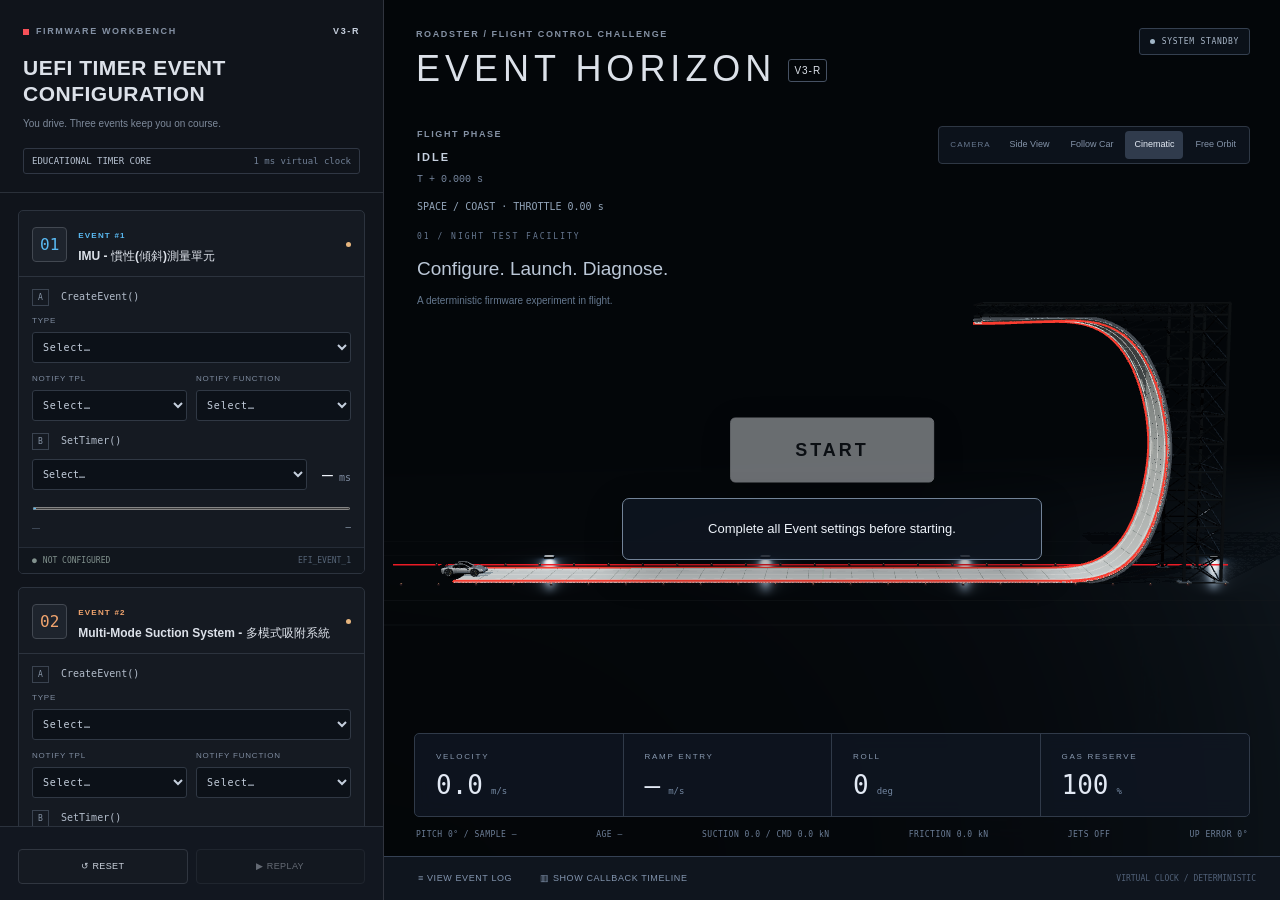
==== commit 8502142f: "Roadster game update" ====
--- a/index.html
+++ b/index.html
@@ -1,5 +1,5 @@
-<!doctype html><html lang="en"><head><meta charset="UTF-8"/><meta name="viewport" content="width=device-width, initial-scale=1.0"/><meta name="theme-color" content="#0a0d12"/><title>Event Horizon | Roadster Flight Control</title>  <script type="module" crossorigin src="./assets/index-C_lA8-eL.js"></script>
-  <link rel="stylesheet" crossorigin href="./assets/index-B0wGVWhm.css">
+<!doctype html><html lang="en"><head><meta charset="UTF-8"/><meta name="viewport" content="width=device-width, initial-scale=1.0"/><meta name="theme-color" content="#0a0d12"/><title>Event Horizon | Roadster Flight Control</title>  <script type="module" crossorigin src="./assets/index-DdDntZEg.js"></script>
+  <link rel="stylesheet" crossorigin href="./assets/index-B14UkPay.css">
 </head><body><div id="root"></div></body></html>
 
 
--- a/assets/index-B14UkPay.css
+++ b/assets/index-B14UkPay.css
@@ -0,0 +1,2 @@
+/*! tailwindcss v4.3.3 | MIT License | https://tailwindcss.com */
+@layer properties{@supports (((-webkit-hyphens:none)) and (not (margin-trim:inline))) or ((-moz-orient:inline) and (not (color:rgb(from red r g b)))){*,:before,:after,::backdrop{--tw-shadow:0 0 #0000;--tw-shadow-color:initial;--tw-shadow-alpha:100%;--tw-inset-shadow:0 0 #0000;--tw-inset-shadow-color:initial;--tw-inset-shadow-alpha:100%;--tw-ring-color:initial;--tw-ring-shadow:0 0 #0000;--tw-inset-ring-color:initial;--tw-inset-ring-shadow:0 0 #0000;--tw-ring-inset:initial;--tw-ring-offset-width:0px;--tw-ring-offset-color:#fff;--tw-ring-offset-shadow:0 0 #0000;--tw-blur:initial;--tw-brightness:initial;--tw-contrast:initial;--tw-grayscale:initial;--tw-hue-rotate:initial;--tw-invert:initial;--tw-opacity:initial;--tw-saturate:initial;--tw-sepia:initial;--tw-drop-shadow:initial;--tw-drop-shadow-color:initial;--tw-drop-shadow-alpha:100%;--tw-drop-shadow-size:initial}}}@layer theme{:root,:host{--font-sans:-apple-system, BlinkMacSystemFont, "Segoe UI", Roboto, "Helvetica Neue", "Noto Sans", Arial, sans-serif, "Apple Color Emoji", "Segoe UI Emoji", "Segoe UI Symbol", "Noto Color Emoji";--font-mono:ui-monospace, SFMono-Regular, Menlo, Monaco, Consolas, "Liberation Mono", "Courier New", monospace;--default-font-family:var(--font-sans);--default-mono-font-family:var(--font-mono)}}@layer base{*,:after,:before,::backdrop{box-sizing:border-box;border:0 solid;margin:0;padding:0}::file-selector-button{box-sizing:border-box;border:0 solid;margin:0;padding:0}html,:host{-webkit-text-size-adjust:100%;tab-size:4;line-height:1.5;font-family:var(--default-font-family,-apple-system, BlinkMacSystemFont, "Segoe UI", Roboto, "Helvetica Neue", "Noto Sans", Arial, sans-serif, "Apple Color Emoji", "Segoe UI Emoji", "Segoe UI Symbol", "Noto Color Emoji");font-feature-settings:var(--default-font-feature-settings,normal);font-variation-settings:var(--default-font-variation-settings,normal);-webkit-tap-highlight-color:transparent}hr{height:0;color:inherit;border-top-width:1px}abbr:where([title]){-webkit-text-decoration:underline dotted;text-decoration:underline dotted}h1,h2,h3,h4,h5,h6{font-size:inherit;font-weight:inherit}a{color:inherit;-webkit-text-decoration:inherit;-webkit-text-decoration:inherit;-webkit-text-decoration:inherit;-webkit-text-decoration:inherit;text-decoration:inherit}b,strong{font-weight:bolder}code,kbd,samp,pre{font-family:var(--default-mono-font-family,ui-monospace, SFMono-Regular, Menlo, Monaco, Consolas, "Liberation Mono", "Courier New", monospace);font-feature-settings:var(--default-mono-font-feature-settings,normal);font-variation-settings:var(--default-mono-font-variation-settings,normal);font-size:1em}small{font-size:80%}sub,sup{vertical-align:baseline;font-size:75%;line-height:0;position:relative}sub{bottom:-.25em}sup{top:-.5em}table{text-indent:0;border-color:inherit;border-collapse:collapse}:-moz-focusring:where(:not(iframe)){outline:auto}progress{vertical-align:baseline}summary{display:list-item}ol,ul,menu{list-style:none}img,svg,video,canvas,audio,iframe,embed,object{vertical-align:middle;display:block}img,video{max-width:100%;height:auto}button,input,select,optgroup,textarea{font:inherit;font-feature-settings:inherit;font-variation-settings:inherit;letter-spacing:inherit;color:inherit;opacity:1;background-color:#0000;border-radius:0}::file-selector-button{font:inherit;font-feature-settings:inherit;font-variation-settings:inherit;letter-spacing:inherit;color:inherit;opacity:1;background-color:#0000;border-radius:0}:where(select:is([multiple],[size])) optgroup{font-weight:bolder}:where(select:is([multiple],[size])) optgroup option{padding-inline-start:20px}::file-selector-button{margin-inline-end:4px}::placeholder{opacity:1}@supports (not ((-webkit-appearance:-apple-pay-button))) or (contain-intrinsic-size:1px){::placeholder{color:currentColor}@supports (color:color-mix(in lab, red, red)){::placeholder{color:color-mix(in oklab, currentcolor 50%, transparent)}}}textarea{resize:vertical}::-webkit-search-decoration{-webkit-appearance:none}::-webkit-date-and-time-value{min-height:1lh;text-align:inherit}::-webkit-datetime-edit{display:inline-flex}::-webkit-datetime-edit-fields-wrapper{padding:0}::-webkit-datetime-edit{padding-block:0}::-webkit-datetime-edit-year-field{padding-block:0}::-webkit-datetime-edit-month-field{padding-block:0}::-webkit-datetime-edit-day-field{padding-block:0}::-webkit-datetime-edit-hour-field{padding-block:0}::-webkit-datetime-edit-minute-field{padding-block:0}::-webkit-datetime-edit-second-field{padding-block:0}::-webkit-datetime-edit-millisecond-field{padding-block:0}::-webkit-datetime-edit-meridiem-field{padding-block:0}::-webkit-calendar-picker-indicator{line-height:1}:-moz-ui-invalid{box-shadow:none}button,input:where([type=button],[type=reset],[type=submit]){appearance:button}::file-selector-button{appearance:button}::-webkit-inner-spin-button{height:auto}::-webkit-outer-spin-button{height:auto}[hidden]:where(:not([hidden=until-found])){display:none!important}}@layer components;@layer utilities{.visible{visibility:visible}.absolute{position:absolute}.fixed{position:fixed}.relative{position:relative}.static{position:static}.grid{display:grid}.hidden{display:none}.ring{--tw-ring-shadow:var(--tw-ring-inset,) 0 0 0 calc(1px + var(--tw-ring-offset-width)) var(--tw-ring-color,currentcolor);box-shadow:var(--tw-inset-shadow), var(--tw-inset-ring-shadow), var(--tw-ring-offset-shadow), var(--tw-ring-shadow), var(--tw-shadow)}.blur{--tw-blur:blur(8px);filter:var(--tw-blur,) var(--tw-brightness,) var(--tw-contrast,) var(--tw-grayscale,) var(--tw-hue-rotate,) var(--tw-invert,) var(--tw-saturate,) var(--tw-sepia,) var(--tw-drop-shadow,)}.filter{filter:var(--tw-blur,) var(--tw-brightness,) var(--tw-contrast,) var(--tw-grayscale,) var(--tw-hue-rotate,) var(--tw-invert,) var(--tw-saturate,) var(--tw-sepia,) var(--tw-drop-shadow,)}}:root{color:#dce1e9;font-synthesis:none;background:#090c11;font-family:Inter,Segoe UI,Arial,sans-serif;font-size:13px}*{box-sizing:border-box}body{margin:0}button,select,input{font:inherit}button,select{outline:none}button{cursor:pointer}button:disabled,input:disabled,select:disabled{cursor:not-allowed;opacity:.45}button:focus-visible,select:focus-visible,input:focus-visible{outline-offset:3px;outline:2px solid #9ec8f2}button{color:#c9d0db;background:#151a22;border:1px solid #303640;border-radius:4px;transition:background .15s}button:hover:not(:disabled){color:#fff;background:#252e3b}.app{grid-template-columns:30% 70%;height:100dvh;display:grid;overflow:hidden}.control-panel{z-index:2;background:#10141b;border-right:1px solid #30343e;flex-direction:column;min-width:0;display:flex}.control-heading{border-bottom:1px solid #2a3039;padding:25px 23px 18px}.eyebrow{letter-spacing:1.6px;color:#8491a4;font-size:9px;font-weight:650}.control-heading>.eyebrow{align-items:center;gap:7px;display:flex}.control-heading>.eyebrow>span:last-child{color:#c6cfdd;margin-left:auto}.tiny-square{background:#f65058;width:6px;height:6px}.control-heading h1{letter-spacing:.5px;margin:16px 0 9px;font-size:21px;font-weight:650;line-height:1.25}.control-heading p{color:#7e8a9b;margin:0 0 17px;font-size:10px}.profile-tag{color:#b8c3d2;border:1px solid #303744;border-radius:3px;justify-content:space-between;padding:7px 8px;font:9px Consolas,monospace;display:flex}.profile-tag span{color:#718096}.cards{scrollbar-width:thin;scrollbar-color:#37404e transparent;flex:1;padding:17px 18px;overflow-y:auto}.event-card{background:#151a22;border:1px solid #2c333e;border-radius:5px;margin-bottom:13px;overflow:hidden}.event-card header{border-bottom:1px solid #2c333e;align-items:center;gap:11px;padding:13px 13px 11px;display:flex}.event-id{color:var(--event-color);background:#1e242d;border:1px solid #424851;border-radius:4px;padding:7px;font:16px Consolas,monospace}.event-card .eyebrow{color:var(--event-color);letter-spacing:1.2px;font-size:8px}.event-card h3{margin:3px 0 0;font-size:12px;font-weight:550}.status-dot{border-radius:50%;width:5px;height:5px;margin-left:auto}.ready{background:#9bd9b9;box-shadow:0 0 8px #9bd9b944}.bad{background:#ff6067}.warn{background:#e6b57e}.event-card fieldset{border:0;min-width:0;margin:12px 13px 0;padding:0}.event-card legend{color:#b3bdcb;margin-bottom:9px;font:10px Consolas,monospace}.event-card legend span{color:#8694a6;border:1px solid #3a4350;justify-content:center;align-items:center;width:17px;height:17px;margin-right:6px;font-size:8px;display:inline-flex}.event-card label{letter-spacing:.8px;color:#7f8ca0;min-width:0;font-size:8px;display:block}select{color:#c5cfdd;text-overflow:ellipsis;background:#0c1118;border:1px solid #303844;border-radius:3px;width:100%;min-width:0;padding:8px 6px;font:10px Consolas,monospace;display:block}label select{margin-top:5px}.field-pair{grid-template-columns:1fr 1fr;gap:9px;margin-top:10px;display:grid}.timer-row{align-items:center;gap:15px;display:flex}.timer-row select{flex:1}.timer-row strong{color:#eff3fa;white-space:nowrap;font:18px Consolas,monospace}.timer-row small{color:#7e8ba0;font-size:10px}input[type=range]{width:100%;height:3px;accent-color:var(--event-color);margin:17px 0 12px;display:block}.range-caption{color:#67768b;justify-content:space-between;gap:3px;margin-bottom:12px;font-size:8px;display:flex}.range-caption code{color:#9aa9bd;font-size:9px}.event-card footer{color:#82928e;background:#11161d;border-top:1px solid #252c37;gap:6px;padding:8px 13px;font:8px Consolas,monospace;display:flex}.event-handle{color:#556476;margin-left:auto}.model-note{color:#6d7d92;padding:7px 2px;font-size:10px;line-height:1.7}.model-note b{letter-spacing:1.5px;color:#93a0b2;font-size:8px}.model-note p{margin:5px 0}.control-actions{background:#121720;border-top:1px solid #2b323d;padding:14px 18px 16px}.start-button{color:#171b23;letter-spacing:.6px;background:#e7eaf0;border:0;justify-content:space-between;align-items:center;width:100%;padding:13px 12px;font-size:11px;font-weight:750;display:flex}.start-button:hover:not(:disabled){color:#111;background:#fff}.start-button span{letter-spacing:1px;color:#788291;font-size:8px}.button-row{gap:8px;margin-top:8px;display:flex}.button-row button{letter-spacing:.4px;flex:1;padding:10px 6px;font-size:9px}.failure-row{gap:8px;margin-top:8px;display:flex}.failure-row select{flex:1;font-size:9px}.failure-row button{padding:6px 9px;font-size:8px}.viewport{background:#0a0e17;min-width:0;position:relative;overflow:hidden}.viewport-start{z-index:3;color:#171b23;letter-spacing:3px;background:#e7eaf0;border:1px solid #e7eaf0;border-radius:5px;padding:18px 64px;font-size:18px;font-weight:750;position:absolute;top:50%;left:50%;transform:translate(-50%,-50%);box-shadow:0 8px 30px #0008}.viewport-start:hover{background:#fff;border-color:#fff}.viewport-start:focus-visible{outline-offset:5px;outline:2px solid #59baf3}.scene{position:absolute;inset:0}.viewport-heading{pointer-events:none;justify-content:space-between;display:flex;position:absolute;top:28px;left:32px;right:30px}.viewport-heading h2{letter-spacing:5px;margin:9px 0;font-size:36px;font-weight:300;line-height:1}.viewport-heading h2 span{vertical-align:middle;letter-spacing:1px;border:1px solid #465163;border-radius:3px;margin-left:12px;padding:5px;font-size:10px}.live-badge{letter-spacing:.7px;color:#a9b7c8;background:#101722a8;border:1px solid #354050;border-radius:3px;align-self:flex-start;padding:8px 10px;font:8px Consolas,monospace}.live-badge i{background:#a1b6c7;border-radius:50%;width:5px;height:5px;margin-right:7px;display:inline-block}.live-badge .pulse{background:#8fdbb1;box-shadow:0 0 8px #9beab7}.phase-label{pointer-events:none;flex-direction:column;gap:7px;display:flex;position:absolute;top:128px;left:33px}.phase-label strong{letter-spacing:2px;color:#c6d0df;font-size:11px;font-weight:550}.phase-label code{color:#77879f;font-size:10px}.camera-control{background:#101722bf;border:1px solid #2e3744;border-radius:4px;align-items:center;gap:3px;padding:4px;display:flex;position:absolute;top:126px;right:30px}.camera-control>span{letter-spacing:1px;color:#687990;padding:0 7px;font-size:8px}.camera-control button{color:#8494aa;background:0 0;border:0;padding:7px 9px;font-size:9px}.camera-control button.selected{color:#e6edf6;background:#303b4c}.scene-caption{pointer-events:none;position:absolute;bottom:210px;left:33px}.scene-caption>span{letter-spacing:2px;color:#677891;font:8px Consolas,monospace}.scene-caption p{color:#bcc8d8;margin:10px 0 7px;font-size:19px;font-weight:350}.scene-caption small{color:#65788f;font-size:10px}.telemetry{-webkit-backdrop-filter:blur(10px);backdrop-filter:blur(10px);pointer-events:none;background:#101722dc;border:1px solid #303a49;border-radius:5px;grid-template-columns:repeat(4,1fr);display:grid;position:absolute;bottom:83px;left:30px;right:30px}.telemetry>div{border-right:1px solid #303a49;padding:17px 21px 16px;position:relative;overflow:hidden}.telemetry>div:last-child{border:0}.telemetry span{letter-spacing:1.7px;color:#8899b0;margin-bottom:7px;font-size:8px;display:block}.telemetry strong{color:#e2e9f4;font:26px Consolas,monospace}.telemetry small{color:#7387a1;margin-left:8px;font:9px Consolas,monospace}.telemetry i{background:#7799b3;height:2px;position:absolute;bottom:0;left:0}.system-strip{color:#6c7e97;letter-spacing:.5px;pointer-events:none;justify-content:space-between;font:8px Consolas,monospace;display:flex;position:absolute;bottom:61px;left:32px;right:32px}.system-strip i{background:#58677a;border-radius:50%;width:4px;height:4px;margin-right:5px;display:inline-block}.system-strip i.on{background:#91d3b3}.diagnostic-drawer{z-index:5;-webkit-backdrop-filter:blur(15px);backdrop-filter:blur(15px);background:#101620f5;border-top:1px solid #354154;position:absolute;bottom:0;left:0;right:0}.diagnostic-tabs{align-items:center;gap:8px;height:43px;padding:0 24px;display:flex}.diagnostic-tabs button{letter-spacing:.6px;color:#8395af;background:0 0;border:0;padding:10px;font-size:9px}.diagnostic-tabs button.active{color:#eff5ff}.diagnostic-tabs>span{color:#506077;margin-left:auto;font:8px Consolas,monospace}.diagnostic-content,.timeline-content{border-top:1px solid #2e3848}.diagnostic-toolbar{color:#7689a4;justify-content:space-between;align-items:center;padding:10px 23px;font:9px Consolas,monospace;display:flex}.diagnostic-toolbar select{width:130px}.log-scroller{scrollbar-width:thin;scrollbar-color:#354359 transparent;height:260px;overflow:auto}.log-row{border-bottom:1px solid #222c3b;align-items:center;gap:12px;padding:0 23px;font:10px Consolas,monospace;display:flex}.log-row>code{color:#7e93af;white-space:nowrap}.log-event{color:#b8cde6;font-size:9px}.log-row b{color:#bbc7d8;font-weight:400;display:block}.log-row small{color:#667d9c;margin-top:4px;font-size:8px;display:block}.empty-state{color:#6e839f;padding:20px;font-size:11px}.timeline-content{height:310px;padding:15px 24px;overflow:auto}.timeline-content p{color:#8b9bb1;margin:0 0 10px;font-size:10px}.timeline-content svg{width:100%;max-height:210px}.timeline-content text{fill:#8398b3;font:10px Consolas,monospace}.milestones{color:#91a3bb;flex-wrap:wrap;gap:9px;font:8px Consolas,monospace;display:flex}.milestones span{border:1px solid #344154;border-radius:3px;padding:5px}.result-panel{z-index:4;background:#111a27f5;border:1px solid #607086;border-radius:6px;width:76%;padding:25px;position:absolute;top:34%;left:12%;box-shadow:0 20px 70px #0009}.result-panel.success{border-top:2px solid #9fd3b5}.result-panel.failure{border-top:2px solid #f17a78}.result-panel h2{letter-spacing:-.6px;margin:12px 0;font-size:26px;font-weight:450}.result-panel p{color:#a4b3c7;font:11px/1.8 Consolas,monospace}.error-text{color:#fa858b!important}.webgl-error{color:#f2b7c2;z-index:6;background:#221b26;padding:20px;font-size:12px;position:absolute;top:40%;left:15%;right:15%}.accent{color:#bdd9ff}.muted{color:#6f7d91}@media (width>=1600px){.control-heading{padding:30px}.cards{padding:20px 25px}.event-card header{padding:16px}.event-card fieldset{margin:15px 16px 0}.event-card h3{font-size:14px}select{font-size:11px}.control-heading h1{font-size:25px}.control-heading p{font-size:12px}}@media (width<=1200px) and (width>=1024px){.control-heading{padding:20px 15px 15px}.control-heading h1{font-size:18px}.cards,.control-actions{padding:12px}.field-pair{grid-template-columns:1fr}.viewport-heading{left:23px;right:23px}.camera-control{top:192px;left:23px;right:auto}.telemetry>div{padding:14px 10px}.telemetry strong{font-size:22px}.diagnostic-tabs>span{display:none}}@media (width<=1023px){.app{flex-direction:column;height:auto;display:flex;overflow:visible}.control-panel{border-right:0;order:2}.viewport{order:1;height:75vh;min-height:570px}.control-heading{padding:24px}.cards{grid-template-columns:1fr 1fr;gap:14px;padding:20px;display:grid;overflow:visible}.event-card{margin:0}.model-note{grid-column:1/-1}.control-actions{position:sticky;bottom:0}.camera-control{top:175px;left:24px;right:auto}.phase-label{top:116px}.viewport-heading{left:24px}.telemetry{left:18px;right:18px}.telemetry>div{padding:13px 10px}.telemetry strong{font-size:23px}.diagnostic-tabs>span{display:none}.result-panel{width:88%;padding:18px;top:35%;left:6%}}@media (width<=550px){.cards{grid-template-columns:1fr}.viewport-heading h2{font-size:28px}.viewport-heading .eyebrow{font-size:7px}.live-badge{padding:6px;font-size:7px}.telemetry span{letter-spacing:.7px;font-size:6px}.telemetry strong{font-size:19px}.telemetry small{margin-left:4px;font-size:7px}.system-strip{font-size:6px;left:20px;right:20px}.camera-control button{padding:6px;font-size:8px}.camera-control>span{font-size:7px}.scene-caption{bottom:193px}.scene-caption p{font-size:15px}.result-panel h2{font-size:21px}.result-panel p{font-size:9px}.diagnostic-tabs{padding:0 10px}.diagnostic-tabs button{font-size:8px}.log-row{gap:6px;padding:0 10px}.log-row b{font-size:9px}.log-row small{font-size:7px}}.app{grid-template-rows:minmax(0,1fr)}.control-panel,.cards{min-height:0}@media (width>=1024px){.viewport{min-height:0}}.scene-caption{top:225px;bottom:auto}.throttle-label{color:#91a3b8;padding-top:7px;font:10px Consolas,monospace}.throttle-label.active{color:#8fdbb1}.system-strip{flex-wrap:wrap;gap:6px 14px}.replay-note{color:#8595a9;margin-top:7px;font-size:8px;display:block}.evidence-note{color:#9aadc2;line-height:1.7;font-size:12px!important}.log-row small{text-overflow:ellipsis;white-space:nowrap;display:block;overflow:hidden}.result-panel{max-height:46%;overflow-y:auto}.timeline-content button{padding:3px 7px;font-size:8px}.viewport:focus{outline:none}@media (width<=1023px){.result-panel{max-height:48%}.control-panel{overflow:visible}}.recovery-status{z-index:5;color:#ffe4bb;background:#17202bea;border:1px solid #d9a45c;max-width:80%;padding:12px 16px;font-size:12px;position:absolute;top:230px;left:32px}.driving-hint{z-index:3;color:#eef3fa;width:min(420px,100% - 36px);padding:22px 46px 22px 24px;position:absolute;top:calc(75% - 96px);left:50%;transform:translate(-50%,-50%)}.driving-hint,.event-setup-hint{background:#101722cc;border:1px solid #728398;border-radius:7px;box-shadow:0 12px 36px #0005}.driving-hint h3{margin:0 0 10px;font-size:17px;font-weight:600}.driving-hint kbd{letter-spacing:1px;border:1px solid #8796a8;border-radius:4px;padding:3px 7px;font:600 13px Consolas,monospace}.driving-hint p{color:#c2cfde;margin:0;font-size:12px;line-height:1.65}.driving-hint-close{color:#dce6f3;background:0 0;border:0;width:30px;height:30px;padding:0;font-size:23px;line-height:1;position:absolute;top:7px;right:7px}.driving-hint-close:hover{color:#fff;background:#ffffff18}.driving-hint-close:focus-visible{outline-offset:2px;outline:2px solid #59baf3}input[type=range].range-unset::-webkit-slider-thumb{opacity:0}input[type=range].range-unset::-moz-range-thumb{opacity:0}.viewport-start:disabled{opacity:.45;cursor:not-allowed}.event-setup-hint{z-index:3;color:#eef3fa;text-align:center;pointer-events:none;width:min(420px,100% - 36px);margin:0;padding:20px 24px;font-size:13px;line-height:1.5;position:absolute;top:calc(50% + 48px);left:50%;transform:translate(-50%)}@property --tw-shadow{syntax:"*";inherits:false;initial-value:0 0 #0000}@property --tw-shadow-color{syntax:"*";inherits:false}@property --tw-shadow-alpha{syntax:"<percentage>";inherits:false;initial-value:100%}@property --tw-inset-shadow{syntax:"*";inherits:false;initial-value:0 0 #0000}@property --tw-inset-shadow-color{syntax:"*";inherits:false}@property --tw-inset-shadow-alpha{syntax:"<percentage>";inherits:false;initial-value:100%}@property --tw-ring-color{syntax:"*";inherits:false}@property --tw-ring-shadow{syntax:"*";inherits:false;initial-value:0 0 #0000}@property --tw-inset-ring-color{syntax:"*";inherits:false}@property --tw-inset-ring-shadow{syntax:"*";inherits:false;initial-value:0 0 #0000}@property --tw-ring-inset{syntax:"*";inherits:false}@property --tw-ring-offset-width{syntax:"<length>";inherits:false;initial-value:0}@property --tw-ring-offset-color{syntax:"*";inherits:false;initial-value:#fff}@property --tw-ring-offset-shadow{syntax:"*";inherits:false;initial-value:0 0 #0000}@property --tw-blur{syntax:"*";inherits:false}@property --tw-brightness{syntax:"*";inherits:false}@property --tw-contrast{syntax:"*";inherits:false}@property --tw-grayscale{syntax:"*";inherits:false}@property --tw-hue-rotate{syntax:"*";inherits:false}@property --tw-invert{syntax:"*";inherits:false}@property --tw-opacity{syntax:"*";inherits:false}@property --tw-saturate{syntax:"*";inherits:false}@property --tw-sepia{syntax:"*";inherits:false}@property --tw-drop-shadow{syntax:"*";inherits:false}@property --tw-drop-shadow-color{syntax:"*";inherits:false}@property --tw-drop-shadow-alpha{syntax:"<percentage>";inherits:false;initial-value:100%}@property --tw-drop-shadow-size{syntax:"*";inherits:false}
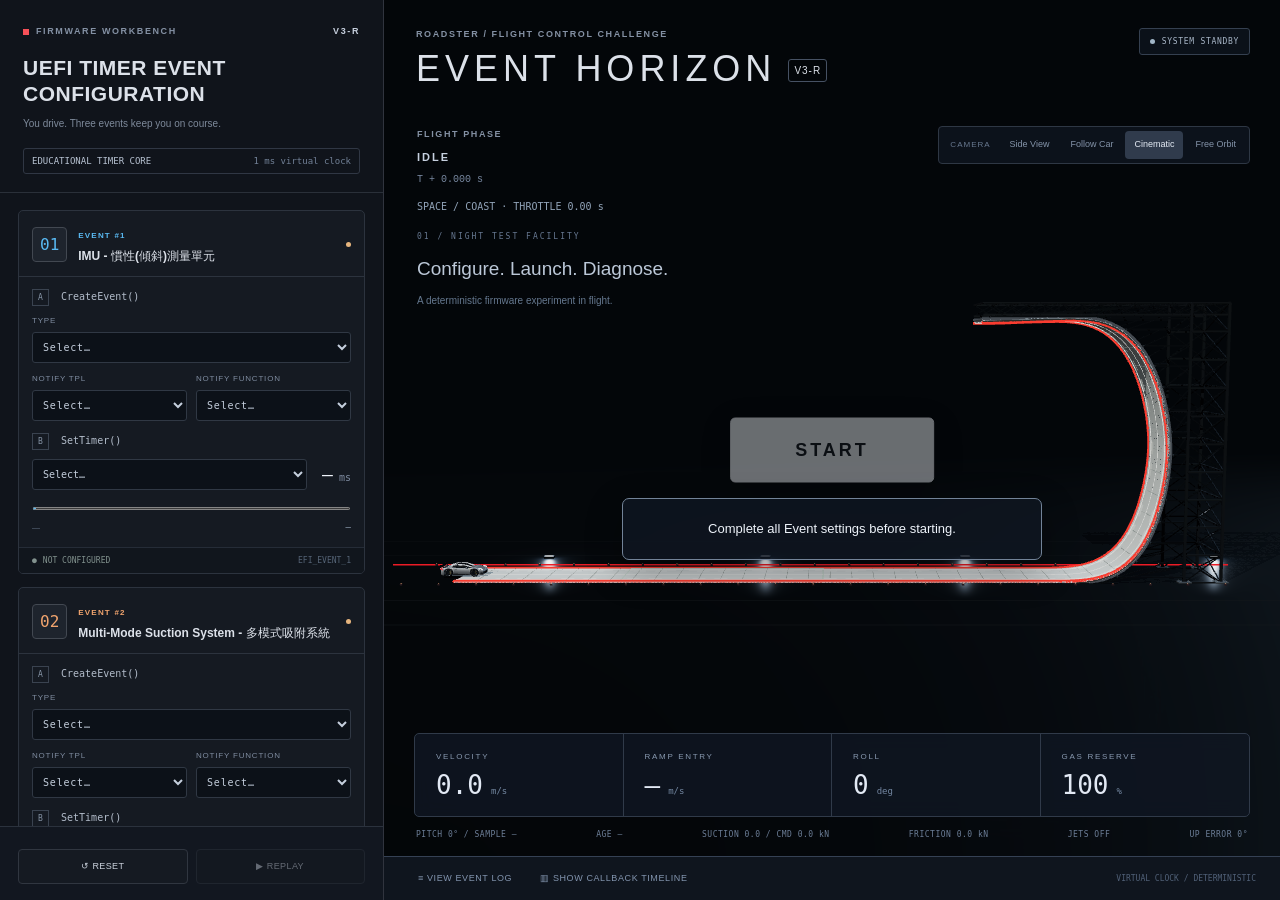
==== commit 1b73d2a7: "Roadster game car 3D model update" ====
--- a/index.html
+++ b/index.html
@@ -1,4 +1,4 @@
-<!doctype html><html lang="en"><head><meta charset="UTF-8"/><meta name="viewport" content="width=device-width, initial-scale=1.0"/><meta name="theme-color" content="#0a0d12"/><title>Event Horizon | Roadster Flight Control</title>  <script type="module" crossorigin src="./assets/index-DdDntZEg.js"></script>
+<!doctype html><html lang="en"><head><meta charset="UTF-8"/><meta name="viewport" content="width=device-width, initial-scale=1.0"/><meta name="theme-color" content="#0a0d12"/><title>Event Horizon | Roadster Flight Control</title>  <script type="module" crossorigin src="./assets/index-B8LtBiH0.js"></script>
   <link rel="stylesheet" crossorigin href="./assets/index-B14UkPay.css">
 </head><body><div id="root"></div></body></html>
 
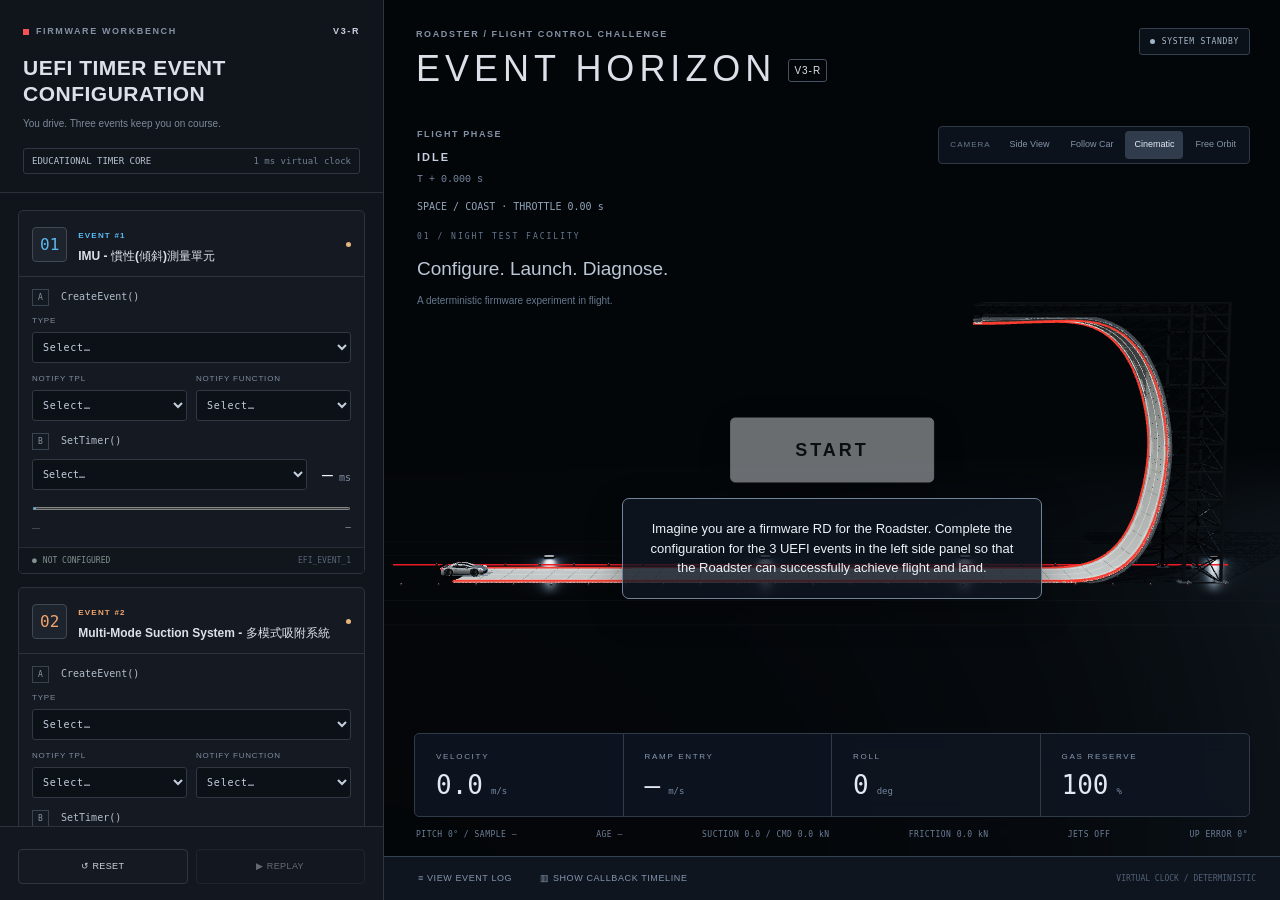
==== commit 032cfeb7: "Roadster game test - add hint message" ====
--- a/index.html
+++ b/index.html
@@ -1,4 +1,4 @@
-<!doctype html><html lang="en"><head><meta charset="UTF-8"/><meta name="viewport" content="width=device-width, initial-scale=1.0"/><meta name="theme-color" content="#0a0d12"/><title>Event Horizon | Roadster Flight Control</title>  <script type="module" crossorigin src="./assets/index-B8LtBiH0.js"></script>
+<!doctype html><html lang="en"><head><meta charset="UTF-8"/><meta name="viewport" content="width=device-width, initial-scale=1.0"/><meta name="theme-color" content="#0a0d12"/><title>Event Horizon | Roadster Flight Control</title>  <script type="module" crossorigin src="./assets/index-BeBb__C8.js"></script>
   <link rel="stylesheet" crossorigin href="./assets/index-B14UkPay.css">
 </head><body><div id="root"></div></body></html>
 
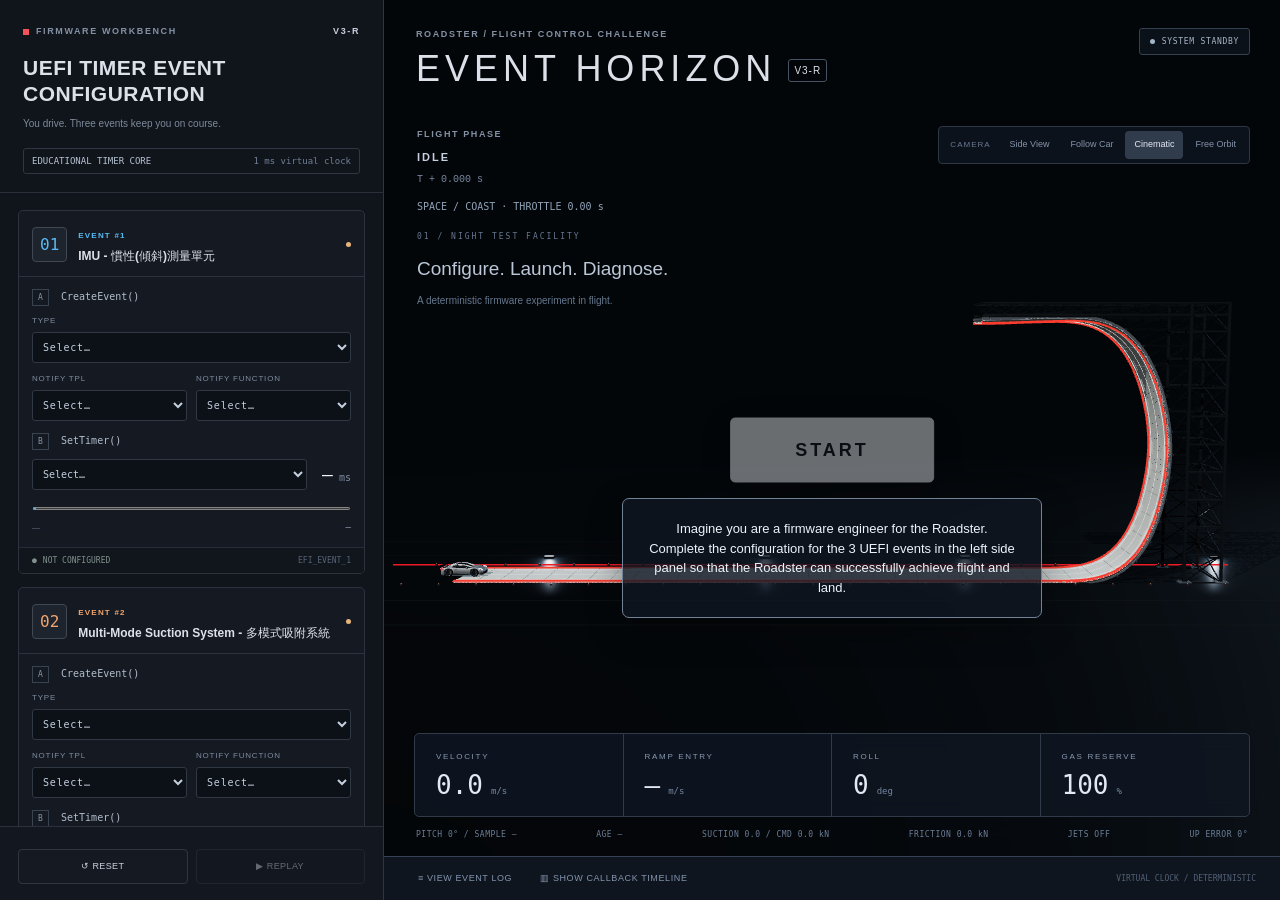
==== commit 48128a6a: "Roadster game string update" ====
--- a/index.html
+++ b/index.html
@@ -1,4 +1,4 @@
-<!doctype html><html lang="en"><head><meta charset="UTF-8"/><meta name="viewport" content="width=device-width, initial-scale=1.0"/><meta name="theme-color" content="#0a0d12"/><title>Event Horizon | Roadster Flight Control</title>  <script type="module" crossorigin src="./assets/index-BeBb__C8.js"></script>
+<!doctype html><html lang="en"><head><meta charset="UTF-8"/><meta name="viewport" content="width=device-width, initial-scale=1.0"/><meta name="theme-color" content="#0a0d12"/><title>Event Horizon | Roadster Flight Control</title>  <script type="module" crossorigin src="./assets/index-CwQYKkg_.js"></script>
   <link rel="stylesheet" crossorigin href="./assets/index-B14UkPay.css">
 </head><body><div id="root"></div></body></html>
 
